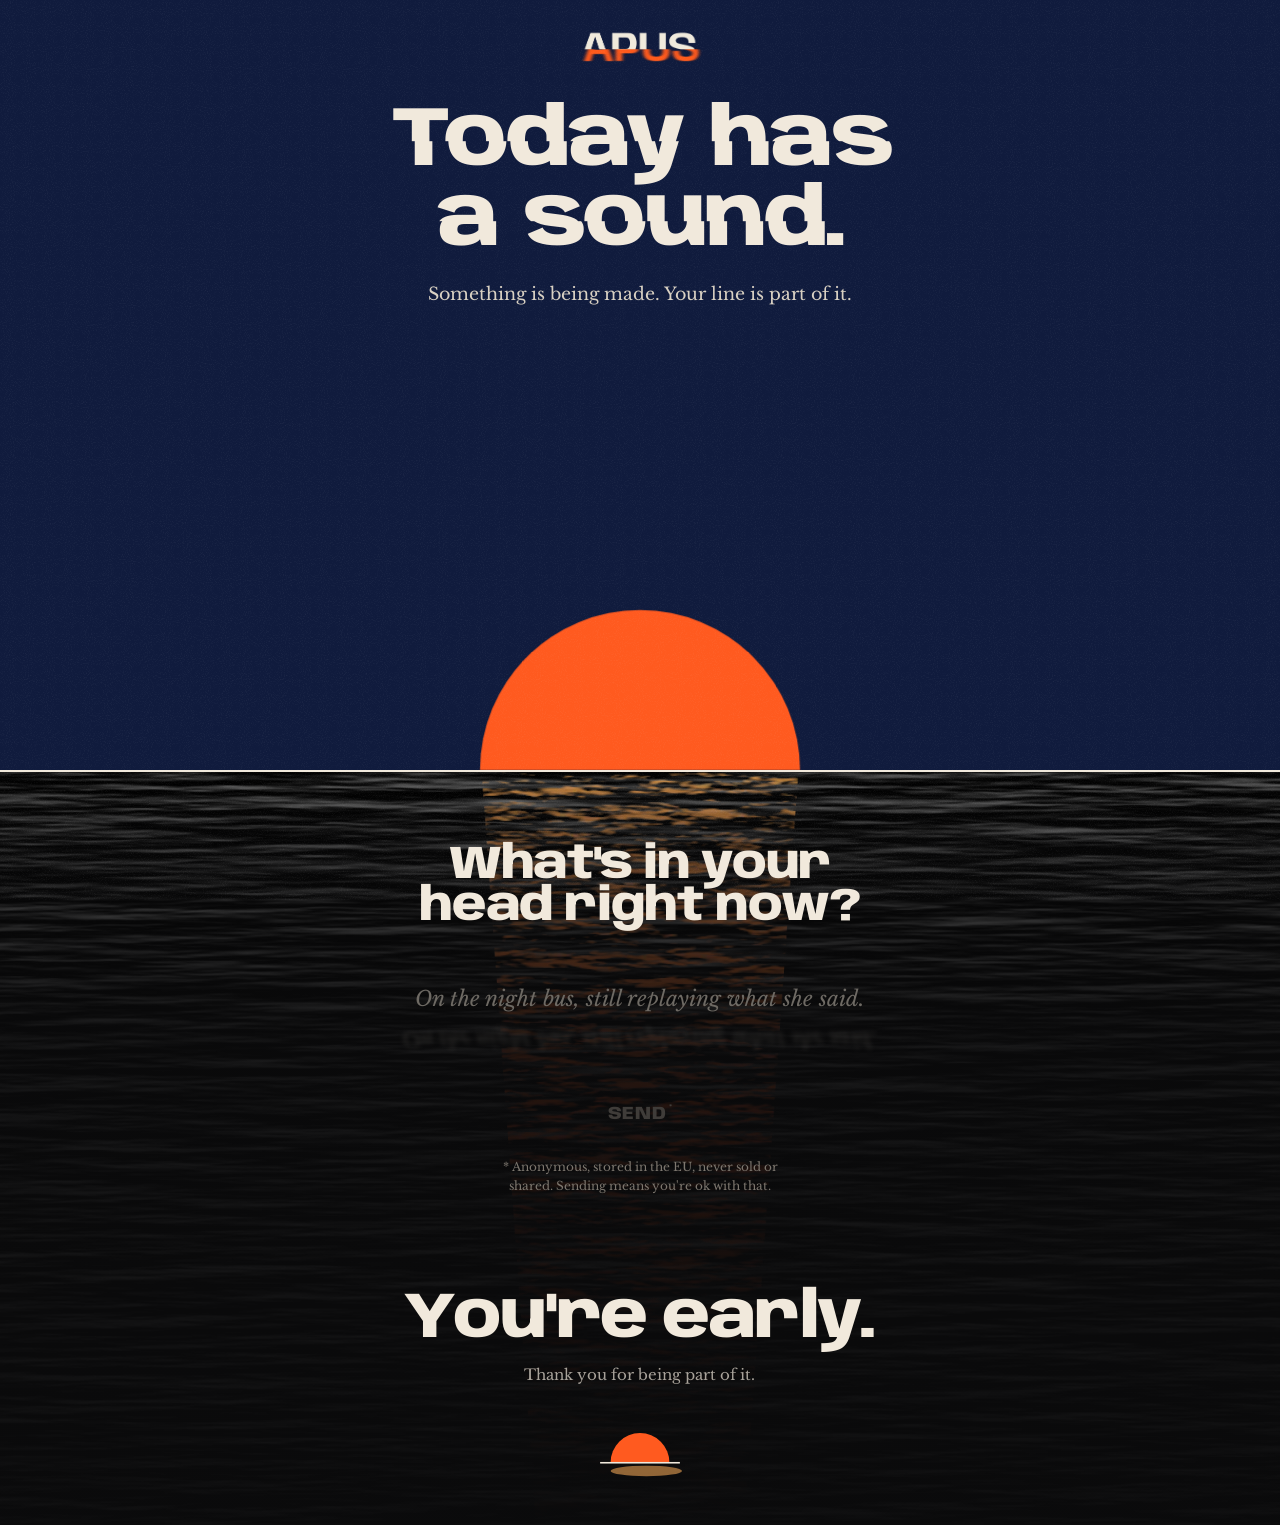
==== index.html @ 0b1c55bc "New type: APUS Display titles, Libre Baskerville text, italic for what people write; no line under t" ====
<!doctype html>
<html lang="en">
<head>
<meta charset="utf-8">
<meta name="viewport" content="width=device-width, initial-scale=1, viewport-fit=cover">
<title>APUS</title>
<meta name="description" content="Today has a sound. Something is being made.">
<meta name="theme-color" content="#101B3D">
<meta property="og:title" content="APUS">
<meta property="og:description" content="Today has a sound. Something is being made.">
<link rel="icon" href="data:image/svg+xml,%3Csvg xmlns='http://www.w3.org/2000/svg' viewBox='0 0 100 100'%3E%3Crect width='100' height='100' rx='23' fill='%230B0B0C'/%3E%3Cpath d='M22 58 A28 28 0 0 1 78 58 Z' fill='%23FF5A1F'/%3E%3Cellipse cx='56' cy='66' rx='34' ry='5' fill='%23FFB15C' opacity='0.55'/%3E%3Crect x='12' y='57.5' width='76' height='1.5' fill='%23F1E9DC'/%3E%3C/svg%3E">
<link rel="preconnect" href="https://fonts.googleapis.com">
<link rel="preconnect" href="https://fonts.gstatic.com" crossorigin>
<link rel="preload" href="fonts/apus-display-shift.woff2" as="font" type="font/woff2" crossorigin>
<link rel="preload" href="fonts/apus-display.woff2" as="font" type="font/woff2" crossorigin>
<link rel="stylesheet" href="https://fonts.googleapis.com/css2?family=Libre+Baskerville:ital,wght@0,400;1,400&display=swap">
<style>
/* APUS Display: modified from Anybody (SIL OFL 1.1), see fonts/OFL.txt */
@font-face { font-family: "APUS Display Shift"; src: url(fonts/apus-display-shift.woff2) format("woff2"); font-weight: 800; font-display: swap; }
@font-face { font-family: "APUS Display"; src: url(fonts/apus-display.woff2) format("woff2"); font-weight: 800; font-display: swap; }
:root {
  --ink: #0B0B0C;
  --dusk: #101B3D;
  --ember: #FF5A1F;
  --glow: #FFB15C;
  --cream: #F1E9DC;
  --muted: #A8A29A;
  --line: #2A2A2E;
  --sun: clamp(180px, 46vw, 320px);
}
* { box-sizing: border-box; }
html, body { margin: 0; background: var(--ink); color: var(--cream); }
body {
  font-family: 'Libre Baskerville', Georgia, serif;
  -webkit-font-smoothing: antialiased;
  min-height: 100svh;
  overflow-x: hidden;
}
main { min-height: 100svh; display: flex; flex-direction: column; position: relative; }

/* Sky: still */
.sky {
  background: var(--dusk);
  position: relative; overflow: hidden;
  min-height: calc(100svh - 130px);
  padding: max(28px, env(safe-area-inset-top)) 22px 0;
  display: flex; flex-direction: column; align-items: center;
  text-align: center;
}
.wordmark { width: 132px; height: auto; display: block; position: relative; z-index: 2; animation: soft 1.4s ease .1s both; }
.copy { position: relative; z-index: 2; max-width: 560px; margin: 28px auto 26px; will-change: transform, opacity; }
h1 {
  font-family: 'APUS Display Shift', 'APUS Display', sans-serif;
  font-weight: 800;
  font-size: clamp(40px, 11.4vw, 84px);
  letter-spacing: -0.03em; line-height: 0.95;
  margin: 0;
  text-wrap: balance;
}
.lede {
  font-size: clamp(15px, 3.9vw, 17.5px); line-height: 1.6;
  color: #D9D1C3; margin: 18px auto 0; max-width: 440px;
  text-wrap: pretty;
}
.solar { position: relative; width: var(--sun); height: calc(var(--sun) / 2); margin-top: auto; flex: none; }
.solar svg { position: absolute; left: 50%; bottom: 0; width: calc(var(--sun) * 3); height: calc(var(--sun) * 1.5); transform: translateX(-50%); overflow: visible; }
.disc { fill: var(--ember); transform-box: view-box; }
.ring { fill: var(--ember); fill-opacity: 0; transform-box: view-box; }
.ray { stroke: var(--ember); stroke-width: 1.6; stroke-linecap: butt; stroke-dasharray: 1 1; stroke-dashoffset: 1; }
.sun-g { animation: rise 2s cubic-bezier(.16,.84,.24,1) .15s both; }
@keyframes rise { from { transform: translateY(104px); } }

.horizon { height: 2px; background: var(--cream); width: 100%; }

/* Water: moving */
.water {
  position: relative; flex: 1 0 auto;
  overflow: hidden;
  padding: 64px 16px max(40px, env(safe-area-inset-bottom));
  display: flex; flex-direction: column; justify-content: flex-start; align-items: center;
}
.waves, .reflection, .shade { position: absolute; pointer-events: none; }
.waves { left: -40px; top: 0; width: calc(100% + 80px); height: 100%; background: #0B0B0C url(waves.jpg) center top / cover no-repeat; animation: drift 11s ease-in-out infinite alternate; will-change: transform; }
.reflection { left: 50%; top: 0; width: var(--sun); height: 100%; transform: translateX(-50%); }
.reflection img { position: absolute; inset: 0; width: 100%; height: 100%; display: block; }
.reflection .r2 { animation: shimmer 2.8s ease-in-out infinite alternate; }
.shade { inset: 0; background: linear-gradient(to bottom, rgba(11,11,12,0) 0, rgba(11,11,12,.5) 90px, rgba(11,11,12,.86) 260px, rgba(11,11,12,.95) 100%); }
@keyframes drift { from { transform: translateX(-24px); } to { transform: translateX(24px); } }
@keyframes shimmer { from { opacity: 0; } to { opacity: 1; } }
@media (prefers-reduced-motion: reduce) { .waves, .reflection .r2 { animation: none; } }

/* The card */
.card {
  position: relative; width: 100%; max-width: 520px;
  padding: 8px 6px 0;
  text-align: center;
}
.q {
  font-family: 'APUS Display', sans-serif; font-weight: 800;
  font-size: clamp(34px, 10vw, 46px); letter-spacing: -0.03em; line-height: .92; margin: 0; display: block;
  text-align: center; text-wrap: balance;
}
.field { margin-top: 56px; }
textarea {
  display: block; width: 100%; background: transparent; color: var(--cream);
  border: 0; border-radius: 0; outline: none; -webkit-appearance: none; appearance: none;
  font-family: 'Libre Baskerville', Georgia, serif; font-style: italic; font-size: 21px; line-height: 1.4; text-align: center;
  resize: none; overflow: hidden; padding: 0 0 4px; caret-color: var(--cream);
}
textarea::placeholder { color: #6E6A64; }
.mirror {
  margin-top: 6px; min-height: 29px; text-align: center; white-space: pre-wrap; overflow-wrap: break-word;
  font-family: 'Libre Baskerville', Georgia, serif; font-style: italic; font-size: 21px; line-height: 1.4; color: var(--cream);
  opacity: .26; transform: scale(1.06, -1); filter: blur(2.5px); pointer-events: none; user-select: none;
}
.mirror.ph { color: #6E6A64; opacity: .32; }
.count { display: block; min-height: 18px; margin-top: 18px; text-align: center; font-size: 13px; color: var(--muted); font-variant-numeric: tabular-nums; }
.count.full { color: var(--cream); }
.form > .act { display: block; margin: 8px auto 0; }
.act {
  background: none; border: 0; padding: 8px 0; margin: 0; cursor: pointer;
  font-family: 'APUS Display', sans-serif; font-weight: 800;
  font-size: 18px; letter-spacing: .04em; text-transform: uppercase; color: var(--cream);
  transition: color .3s;
}
.act:disabled { color: #3F3C39; cursor: default; }
.act:not(:disabled):hover { text-decoration: underline; text-underline-offset: 6px; text-decoration-thickness: 2px; }
.act:focus-visible { outline: 1px solid var(--cream); outline-offset: 4px; }
.act sup { font-size: .55em; margin-left: 2px; vertical-align: super; line-height: 0; }
.note { margin: 26px auto 0; max-width: 300px; text-align: center; font-size: 12px; line-height: 1.6; color: #7D776F; }
.err { margin: 14px 0 0; font-size: 15px; color: var(--cream); min-height: 0; }
.ok { display: flex; gap: 12px; align-items: flex-start; margin-top: 20px; font-size: 14px; line-height: 1.4; color: var(--muted); cursor: pointer; }
.ok input { -webkit-appearance: none; appearance: none; flex: none; width: 18px; height: 18px; margin: 1px 0 0; border: 1px solid var(--muted); border-radius: 0; background: transparent; display: grid; place-items: center; cursor: pointer; }
.ok input:checked { background: var(--cream); border-color: var(--cream); }
.ok input:checked::after { content: ""; width: 8px; height: 4px; border-left: 2px solid var(--ink); border-bottom: 2px solid var(--ink); transform: translateY(-1px) rotate(-45deg); }
.ok input:focus-visible { outline: 1px solid var(--cream); outline-offset: 3px; }
.hp { position: absolute; left: -9999px; width: 1px; height: 1px; opacity: 0; }

.done { display: none; }
body.sent .form { display: none; }
body.sent .done { display: block; }
.done h2 {
  font-family: 'APUS Display', sans-serif; font-weight: 800;
  font-size: 44px; letter-spacing: -0.03em; line-height: .95; margin: 0;
}
.done p { font-size: 16px; line-height: 1.6; color: #D9D1C3; margin: 14px 0 0; }
.done blockquote {
  margin: 20px 0 0; padding: 14px 0 0; border-top: 1px solid var(--line);
  font-size: 18px; line-height: 1.5; font-style: italic; color: var(--cream);
}
.done .row { justify-content: center; }

/* Intro */
h1 .w { display: inline-block; overflow: hidden; vertical-align: top; padding: 0 .02em .1em; margin-bottom: -.1em; }
h1 .w > span { display: inline-block; animation: up 1.15s cubic-bezier(.16,.84,.24,1) both; animation-delay: calc(.45s + var(--i) * .09s); }
@keyframes up { from { transform: translateY(108%); } }
@keyframes soft { from { opacity: 0; transform: translateY(8px); } }
.lede { animation: soft 1.3s ease 1.05s both; }
.horizon { transform-origin: 50% 50%; animation: draw 1.6s cubic-bezier(.65,0,.35,1) .05s both; }
@keyframes draw { from { transform: scaleX(0); } }
.water > .waves { animation: fadein 2s ease .4s both, drift 11s ease-in-out 2.4s infinite alternate; }
@keyframes fadein { from { opacity: 0; } }
.card { opacity: 0; transform: translateY(36px); transition: opacity 1.1s ease, transform 1.2s cubic-bezier(.16,.84,.24,1); transition-delay: .9s; }
.card.in { opacity: 1; transform: none; }
@media (prefers-reduced-motion: reduce) {
  h1 .w > span, .lede, .wordmark, .horizon, .sun-g, .water > .waves { animation: none; }
  .card { opacity: 1; transform: none; transition: none; }
}

.thanks, .mark { position: relative; }
.thanks {
  margin: 96px 0 0; text-align: center; max-width: 520px;
  opacity: 0; transform: translateY(24px); transition: opacity 1.2s ease, transform 1.3s cubic-bezier(.16,.84,.24,1);
}
.thanks h3 { margin: 0; font-family: 'APUS Display', sans-serif; font-weight: 800; font-size: clamp(40px, 11vw, 64px); letter-spacing: -0.03em; line-height: .9; color: var(--cream); }
.thanks p { margin: 14px 0 0; font-size: 15px; line-height: 1.6; color: var(--muted); }
.mark { width: 84px; height: auto; display: block; margin: 44px 0 8px; opacity: 0; transform: translateY(16px); transition: opacity 1.2s ease .2s, transform 1.3s cubic-bezier(.16,.84,.24,1) .2s; }
.thanks.in, .mark.in { opacity: 1; transform: none; }
@media (prefers-reduced-motion: reduce) { .thanks, .mark { opacity: 1; transform: none; transition: none; } }
.grain { position: fixed; inset: 0; pointer-events: none; z-index: 5; background: url(grain.webp) repeat; background-size: 256px 256px; opacity: .14; }

@media (min-width: 900px) {
  .copy { margin-top: 36px; }
  .water { padding-top: 64px; }
}
</style>
</head>
<body>
<main>
  <section class="sky">
    <img class="wordmark" src="wordmark.webp" alt="APUS" width="132" height="38">
    <div class="copy">
      <h1 aria-label="Today has a sound."><span class="w" aria-hidden="true"><span style="--i:0">Today</span></span> <span class="w" aria-hidden="true"><span style="--i:1">has</span></span> <span class="w" aria-hidden="true"><span style="--i:2">a</span></span> <span class="w" aria-hidden="true"><span style="--i:3">sound.</span></span></h1>
      <p class="lede">Something is being made. Your line is part of it.</p>
    </div>
<div class="solar" aria-hidden="true">
      <svg viewBox="-300 -150 600 150" preserveAspectRatio="xMidYMax meet">
        <g class="sun-g">
          <g class="aura"><circle class="ring" r="270" data-o="0.05"/><circle class="ring" r="214" data-o="0.08"/><circle class="ring" r="168" data-o="0.12"/><circle class="ring" r="132" data-o="0.18"/></g>
          <g class="rays"><line class="ray" x1="-112.0" y1="-30.0" x2="-214.4" y2="-57.5" pathLength="1"/><line class="ray" x1="-100.5" y1="-58.0" x2="-154.2" y2="-89.0" pathLength="1"/><line class="ray" x1="-82.0" y1="-82.0" x2="-157.0" y2="-157.0" pathLength="1"/><line class="ray" x1="-58.0" y1="-100.5" x2="-89.0" y2="-154.2" pathLength="1"/><line class="ray" x1="-30.0" y1="-112.0" x2="-57.5" y2="-214.4" pathLength="1"/><line class="ray" x1="-0.0" y1="-116.0" x2="-0.0" y2="-178.0" pathLength="1"/><line class="ray" x1="30.0" y1="-112.0" x2="57.5" y2="-214.4" pathLength="1"/><line class="ray" x1="58.0" y1="-100.5" x2="89.0" y2="-154.2" pathLength="1"/><line class="ray" x1="82.0" y1="-82.0" x2="157.0" y2="-157.0" pathLength="1"/><line class="ray" x1="100.5" y1="-58.0" x2="154.2" y2="-89.0" pathLength="1"/><line class="ray" x1="112.0" y1="-30.0" x2="214.4" y2="-57.5" pathLength="1"/></g>
          <path class="disc" d="M-100 0 A100 100 0 0 1 100 0 Z"/>
        </g>
      </svg>
    </div>
  </section>
  <div class="horizon" aria-hidden="true"></div>
  <section class="water">
    <div class="waves" aria-hidden="true"></div>
    <div class="reflection" aria-hidden="true"><img src="reflection-11.webp" alt=""><img class="r2" src="reflection-23.webp" alt=""></div>
    <div class="shade" aria-hidden="true"></div>

    <div class="card">
      <form class="form" id="f" novalidate>
        <label class="q" for="line">What's in your head right now?</label>
        <div class="field">
          <textarea id="line" name="line" maxlength="160" rows="1" placeholder="On the night bus, still replaying what she said." autocomplete="off" required></textarea>
        </div>
        <div class="mirror" id="mirror" aria-hidden="true"></div>
        <input class="hp" type="text" id="website" name="website" tabindex="-1" autocomplete="off" aria-hidden="true">
        <span class="count" id="count" aria-live="polite"></span>
        <button class="act" type="submit" id="send" disabled>Send<sup>*</sup></button>
        <p class="err" id="err" role="alert"></p>
        <p class="note">* Anonymous, stored in the EU, never sold or shared. Sending means you're ok with that.</p>
      </form>
      <div class="done" aria-live="polite">
        <h2 id="doneTitle">Heard.</h2>
        <p id="doneText">Come back tomorrow. It will sound different.</p>
        <blockquote id="echo"></blockquote>
        <div class="row"><span></span><button class="act" type="button" id="again">Write another</button></div>
      </div>
    </div>
    <div class="thanks"><h3>You're early.</h3><p>Thank you for being part of it.</p></div>
    <svg class="mark" role="img" aria-label="APUS" viewBox="10 28 80 44"><path d="M22 58 A28 28 0 0 1 78 58 Z" fill="#FF5A1F"/><ellipse cx="56" cy="66" rx="34" ry="5" fill="#FFB15C" opacity="0.55"/><rect x="12" y="57.5" width="76" height="1.5" fill="#F1E9DC"/></svg>
  </section>
</main>
<div class="grain" aria-hidden="true"></div>

<script>
/* ===== Fill these in from Supabase: Project Settings > API ===== */
const APUS_CONFIG = {
  supabaseUrl: "https://wyqpxtfsgqfpnlufkvcg.supabase.co",
  supabaseKey: "sb_publishable_4ZXzZizUU6g-vHd_vrpcwg_VLGoqjss", // publishable key, safe to be public (insert-only)
  table: "vibes",
  textColumn: "feeling",
  handleColumn: null,
  extra: { consent: true } // sending = consent, explained in the * note under SEND
};
const DAILY_LIMIT = 5;
/* ================================================================ */

const $ = (id) => document.getElementById(id);
const line = $('line'), send = $('send'), err = $('err');

function update() {
  const n = line.value.length;
  $('count').textContent = n >= 120 ? n + '/160' : '';
  $('count').classList.toggle('full', n >= 160);
  line.parentNode.classList.toggle('filled', n > 0);
  const m = $('mirror');
  m.textContent = n ? line.value : line.placeholder;
  m.classList.toggle('ph', !n);
  send.disabled = line.value.trim().length < 3;
  line.style.height = 'auto';
  line.style.height = line.scrollHeight + 'px';
  m.style.height = (line.scrollHeight - 12) + 'px';
}
line.addEventListener('input', update);

function todayKey() { return 'apus-sent-' + new Date().toISOString().slice(0, 10); }
function sentToday() { try { return parseInt(localStorage.getItem(todayKey()) || '0', 10); } catch (e) { return 0; } }
function markSent() { try { localStorage.setItem(todayKey(), String(sentToday() + 1)); } catch (e) {} }

async function insert(row) {
  const key = APUS_CONFIG.supabaseKey;
  const headers = { 'apikey': key, 'Content-Type': 'application/json', 'Prefer': 'return=minimal' };
  if (key.startsWith('eyJ')) headers['Authorization'] = 'Bearer ' + key;
  return fetch(APUS_CONFIG.supabaseUrl.replace(/\/$/, '') + '/rest/v1/' + encodeURIComponent(APUS_CONFIG.table), {
    method: 'POST', headers, body: JSON.stringify(row)
  });
}

async function save(text, at) {
  if (!APUS_CONFIG.supabaseUrl || !APUS_CONFIG.supabaseKey) {
    console.warn('APUS: Supabase not configured, running in preview mode.');
    await new Promise(r => setTimeout(r, 500));
    return true;
  }
  const row = Object.assign({ [APUS_CONFIG.textColumn]: text }, APUS_CONFIG.extra || {});
  if (APUS_CONFIG.handleColumn && at) row[APUS_CONFIG.handleColumn] = at;
  let res = await insert(row);
  if (!res.ok && APUS_CONFIG.handleColumn && at) {
    // If the handle column doesn't exist, keep the line and drop the @.
    const body = await res.text();
    if (/PGRST204|column/i.test(body)) {
      res = await insert(Object.assign({ [APUS_CONFIG.textColumn]: text }, APUS_CONFIG.extra || {}));
    }
  }
  if (!res.ok) { console.error('APUS insert failed', res.status, await res.text()); }
  return res.ok;
}

$('f').addEventListener('submit', async (e) => {
  e.preventDefault();
  err.textContent = '';
  const text = line.value.trim().slice(0, 160);
  if (text.length < 3) return;
  if ($('website').value) { finish(text, ''); return; }
  if (sentToday() >= DAILY_LIMIT) { err.textContent = "That's enough for today. Come back tomorrow."; return; }
  const at = '';
  send.disabled = true; send.textContent = 'Sending';
  let ok = false;
  try { ok = await save(text, at); } catch (x) { console.error(x); }
  send.innerHTML = 'Send<sup>*</sup>';
  if (!ok) { err.textContent = "That didn't go through. Try again."; send.disabled = false; return; }
  markSent();
  finish(text, at);
});

function finish(text, at) {
  $('echo').textContent = text;
  $('doneText').textContent = "Come back tomorrow. It will sound different.";
  document.body.classList.add('sent');
}

$('again').addEventListener('click', () => {
  line.value = ''; update();
  document.body.classList.remove('sent');
  line.focus();
});
update();

/* Scroll: the sun opens up */
(function () {
  const sky = document.querySelector('.sky');
  const copy = document.querySelector('.copy');
  const wm = document.querySelector('.wordmark');
  const rays = [...document.querySelectorAll('.ray')];
  const rings = [...document.querySelectorAll('.ring')];
  const disc = document.querySelector('.disc');
  const refl = document.querySelector('.reflection');
  const clamp = (v) => Math.max(0, Math.min(1, v));
  const ease = (v) => 1 - Math.pow(1 - v, 3);
  let ticking = false;
  function frame() {
    ticking = false;
    const max = Math.max(1, document.documentElement.scrollHeight - window.innerHeight);
    const span = Math.max(120, Math.min(max, sky.offsetHeight * 0.55));
    const p = clamp(window.scrollY / span);
    rays.forEach((r, i) => {
      const q = ease(clamp((p - i * 0.025) / 0.62));
      r.style.strokeDashoffset = String(1 - q);
      r.style.opacity = String(Math.min(1, q * 1.6));
    });
    rings.forEach((c, i) => {
      const q = ease(clamp((p - (rings.length - 1 - i) * 0.07) / 0.55));
      c.style.fillOpacity = String(parseFloat(c.dataset.o) * q);
      c.style.transform = 'scale(' + (0.86 + 0.14 * q) + ')';
    });
    disc.style.transform = 'scale(' + (1 + 0.035 * ease(p)) + ')';
    copy.style.transform = 'translateY(' + (-34 * ease(p)) + 'px)';
    copy.style.opacity = String(1 - 0.4 * ease(p));
    if (wm) wm.style.transform = copy.style.transform;
    if (refl) refl.style.opacity = String(0.75 + 0.25 * ease(p));
  }
  function onScroll() { if (!ticking) { ticking = true; requestAnimationFrame(frame); } }
  window.addEventListener('scroll', onScroll, { passive: true });
  window.addEventListener('resize', onScroll);
  window.addEventListener('resize', update);
  frame();

  const card = document.querySelector('.card');
  if ('IntersectionObserver' in window) {
    const io = new IntersectionObserver((es) => {
      es.forEach((e) => { if (e.isIntersecting) { card.classList.add('in'); io.disconnect(); setTimeout(() => { card.style.transitionDelay = '0s'; }, 2200); } });
    }, { threshold: 0.05 });
    io.observe(card);
    const io2 = new IntersectionObserver((es) => { es.forEach((e) => { if (e.isIntersecting) { e.target.classList.add('in'); io2.unobserve(e.target); } }); }, { threshold: 0.3 });
    document.querySelectorAll('.thanks, .mark').forEach((el) => io2.observe(el));
  } else { card.classList.add('in'); document.querySelectorAll('.thanks, .mark').forEach((el) => el.classList.add('in')); }
})();
</script>
</body>
</html>
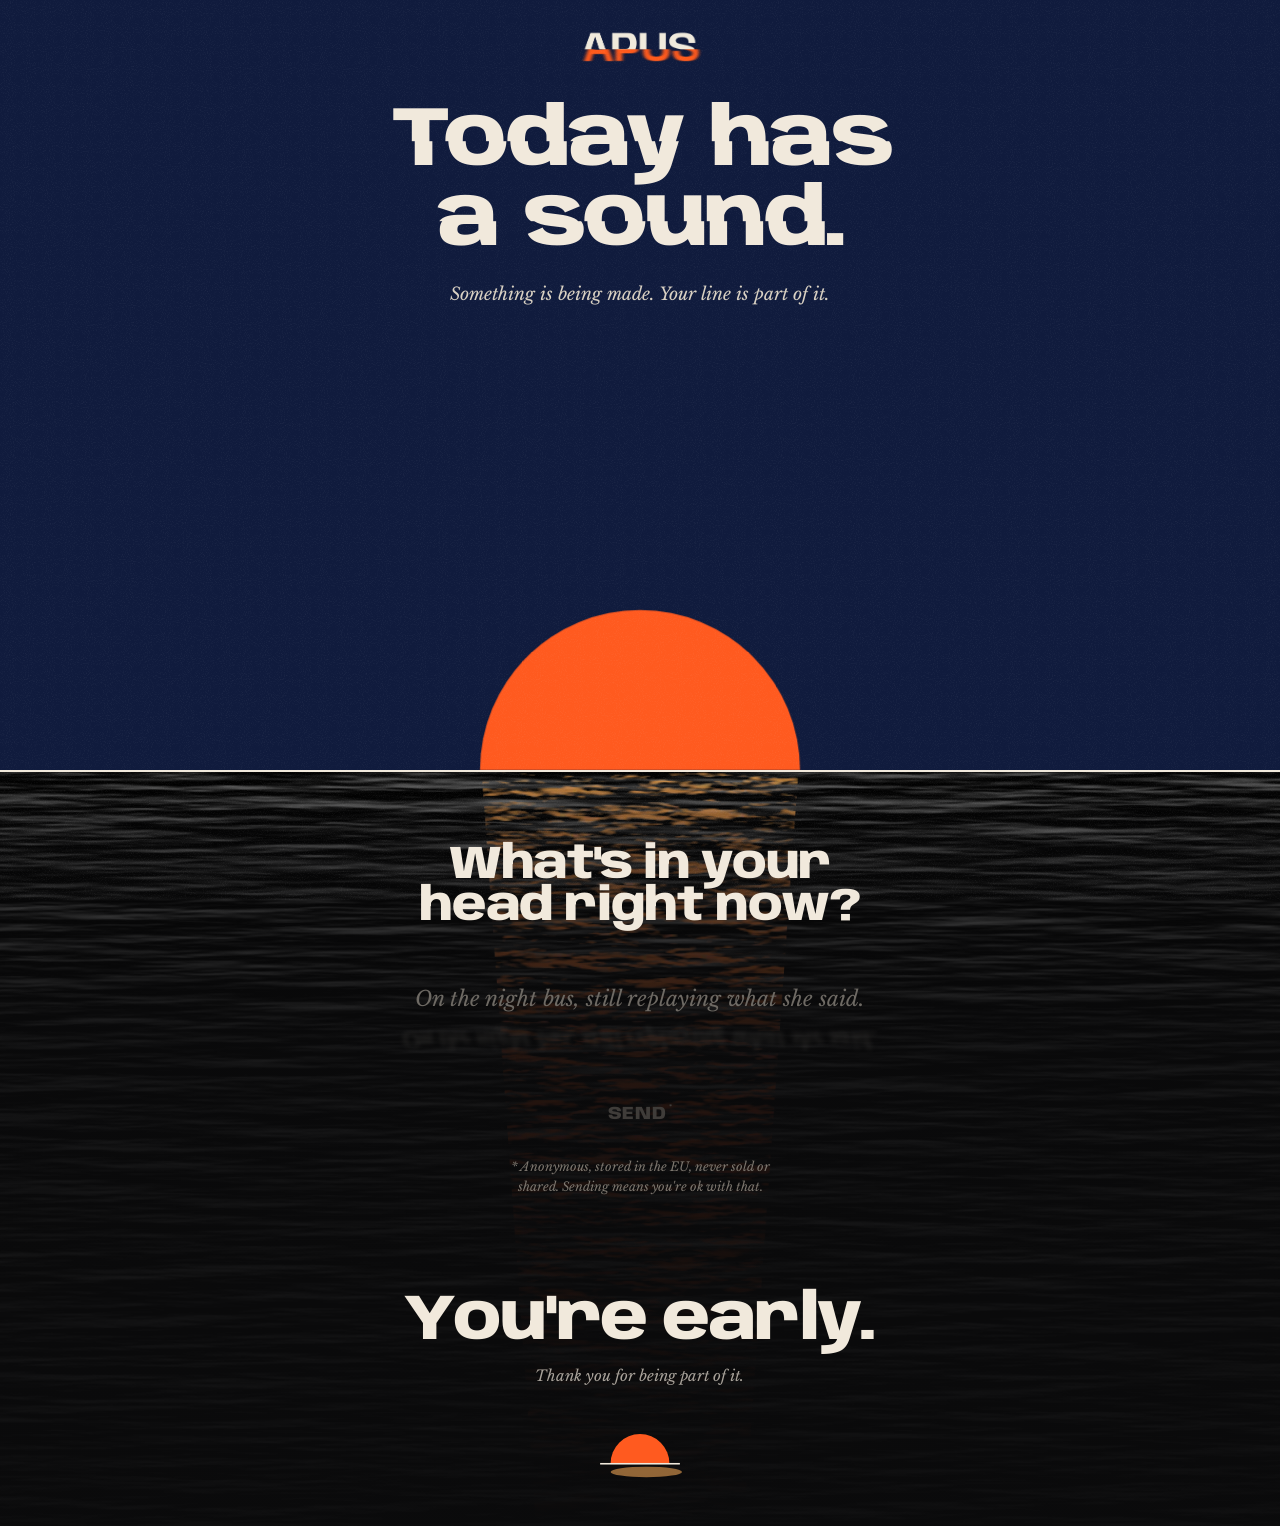
==== commit 875cfada: "All text in Libre Baskerville italic, display type stays upright Co-Authored-By: Claude Opus 5.5 <no" ====
--- a/index.html
+++ b/index.html
@@ -31,7 +31,7 @@
 * { box-sizing: border-box; }
 html, body { margin: 0; background: var(--ink); color: var(--cream); }
 body {
-  font-family: 'Libre Baskerville', Georgia, serif;
+  font-family: 'Libre Baskerville', Georgia, serif; font-style: italic;
   -webkit-font-smoothing: antialiased;
   min-height: 100svh;
   overflow-x: hidden;
@@ -51,7 +51,7 @@
 .copy { position: relative; z-index: 2; max-width: 560px; margin: 28px auto 26px; will-change: transform, opacity; }
 h1 {
   font-family: 'APUS Display Shift', 'APUS Display', sans-serif;
-  font-weight: 800;
+  font-weight: 800; font-style: normal;
   font-size: clamp(40px, 11.4vw, 84px);
   letter-spacing: -0.03em; line-height: 0.95;
   margin: 0;
@@ -96,7 +96,7 @@
   text-align: center;
 }
 .q {
-  font-family: 'APUS Display', sans-serif; font-weight: 800;
+  font-family: 'APUS Display', sans-serif; font-weight: 800; font-style: normal;
   font-size: clamp(34px, 10vw, 46px); letter-spacing: -0.03em; line-height: .92; margin: 0; display: block;
   text-align: center; text-wrap: balance;
 }
@@ -119,7 +119,7 @@
 .form > .act { display: block; margin: 8px auto 0; }
 .act {
   background: none; border: 0; padding: 8px 0; margin: 0; cursor: pointer;
-  font-family: 'APUS Display', sans-serif; font-weight: 800;
+  font-family: 'APUS Display', sans-serif; font-weight: 800; font-style: normal;
   font-size: 18px; letter-spacing: .04em; text-transform: uppercase; color: var(--cream);
   transition: color .3s;
 }
@@ -127,7 +127,7 @@
 .act:not(:disabled):hover { text-decoration: underline; text-underline-offset: 6px; text-decoration-thickness: 2px; }
 .act:focus-visible { outline: 1px solid var(--cream); outline-offset: 4px; }
 .act sup { font-size: .55em; margin-left: 2px; vertical-align: super; line-height: 0; }
-.note { margin: 26px auto 0; max-width: 300px; text-align: center; font-size: 12px; line-height: 1.6; color: #7D776F; }
+.note { margin: 26px auto 0; max-width: 300px; text-align: center; font-size: 12.5px; line-height: 1.6; color: #7D776F; }
 .err { margin: 14px 0 0; font-size: 15px; color: var(--cream); min-height: 0; }
 .ok { display: flex; gap: 12px; align-items: flex-start; margin-top: 20px; font-size: 14px; line-height: 1.4; color: var(--muted); cursor: pointer; }
 .ok input { -webkit-appearance: none; appearance: none; flex: none; width: 18px; height: 18px; margin: 1px 0 0; border: 1px solid var(--muted); border-radius: 0; background: transparent; display: grid; place-items: center; cursor: pointer; }
@@ -140,7 +140,7 @@
 body.sent .form { display: none; }
 body.sent .done { display: block; }
 .done h2 {
-  font-family: 'APUS Display', sans-serif; font-weight: 800;
+  font-family: 'APUS Display', sans-serif; font-weight: 800; font-style: normal;
   font-size: 44px; letter-spacing: -0.03em; line-height: .95; margin: 0;
 }
 .done p { font-size: 16px; line-height: 1.6; color: #D9D1C3; margin: 14px 0 0; }
@@ -172,7 +172,7 @@
   margin: 96px 0 0; text-align: center; max-width: 520px;
   opacity: 0; transform: translateY(24px); transition: opacity 1.2s ease, transform 1.3s cubic-bezier(.16,.84,.24,1);
 }
-.thanks h3 { margin: 0; font-family: 'APUS Display', sans-serif; font-weight: 800; font-size: clamp(40px, 11vw, 64px); letter-spacing: -0.03em; line-height: .9; color: var(--cream); }
+.thanks h3 { margin: 0; font-family: 'APUS Display', sans-serif; font-weight: 800; font-style: normal; font-size: clamp(40px, 11vw, 64px); letter-spacing: -0.03em; line-height: .9; color: var(--cream); }
 .thanks p { margin: 14px 0 0; font-size: 15px; line-height: 1.6; color: var(--muted); }
 .mark { width: 84px; height: auto; display: block; margin: 44px 0 8px; opacity: 0; transform: translateY(16px); transition: opacity 1.2s ease .2s, transform 1.3s cubic-bezier(.16,.84,.24,1) .2s; }
 .thanks.in, .mark.in { opacity: 1; transform: none; }
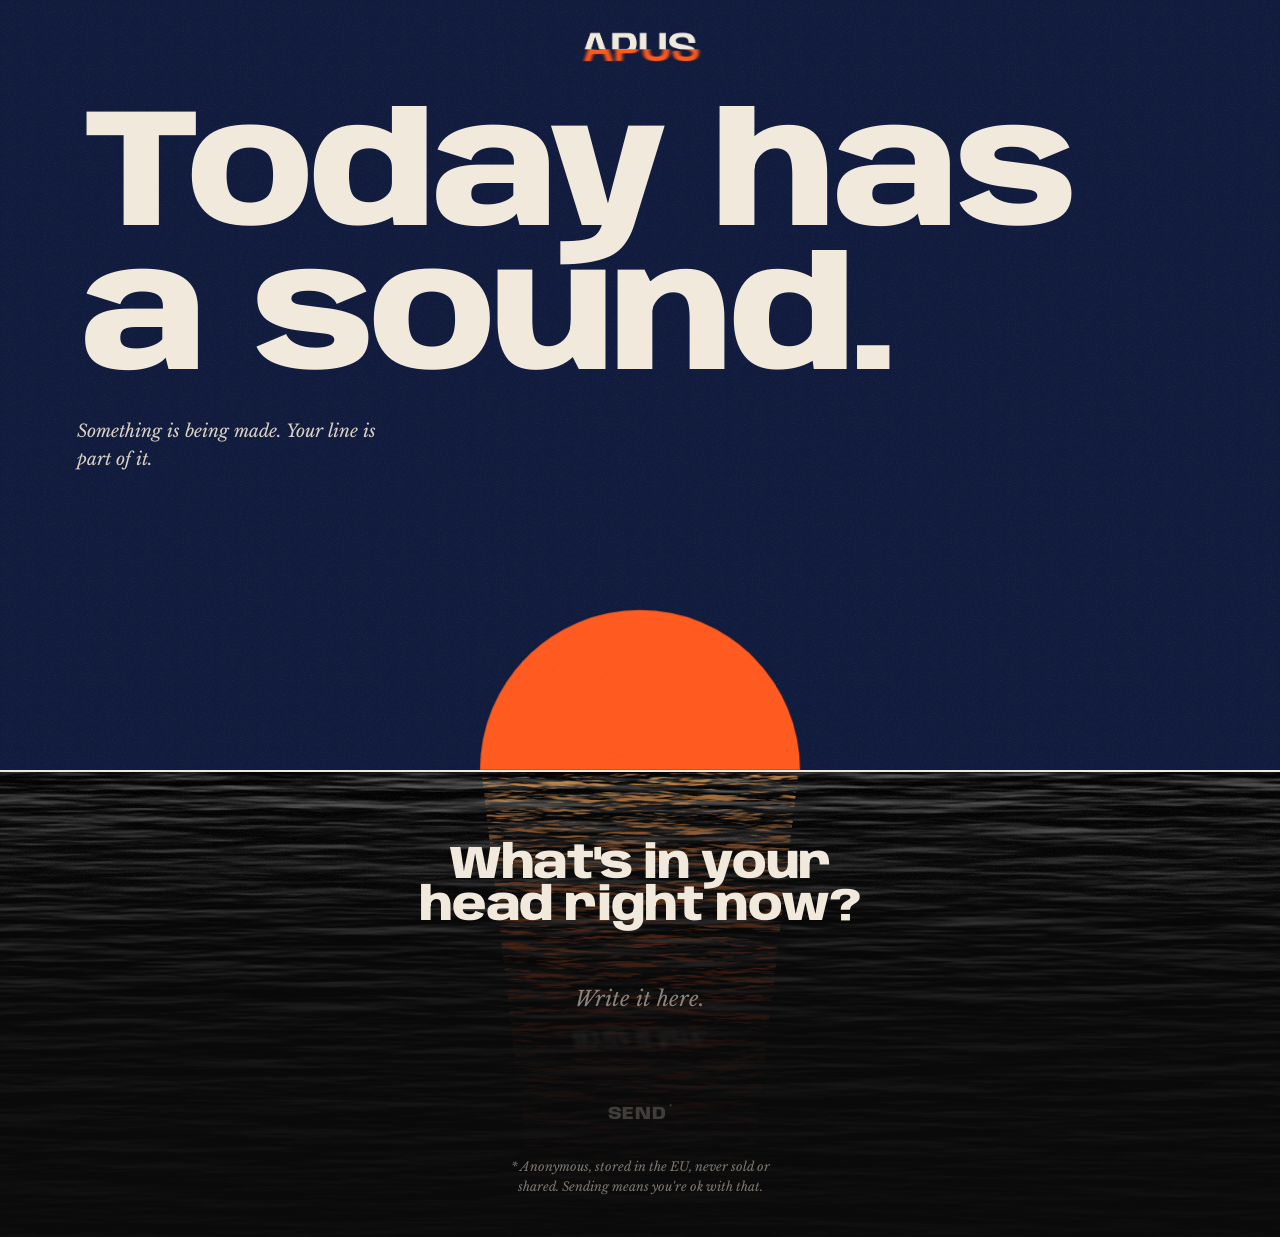
==== commit 2800ac59: "Big left title without the cut, logo centered, closer sun on phones, instruction placeholder, thank-" ====
--- a/index.html
+++ b/index.html
@@ -11,12 +11,10 @@
 <link rel="icon" href="data:image/svg+xml,%3Csvg xmlns='http://www.w3.org/2000/svg' viewBox='0 0 100 100'%3E%3Crect width='100' height='100' rx='23' fill='%230B0B0C'/%3E%3Cpath d='M22 58 A28 28 0 0 1 78 58 Z' fill='%23FF5A1F'/%3E%3Cellipse cx='56' cy='66' rx='34' ry='5' fill='%23FFB15C' opacity='0.55'/%3E%3Crect x='12' y='57.5' width='76' height='1.5' fill='%23F1E9DC'/%3E%3C/svg%3E">
 <link rel="preconnect" href="https://fonts.googleapis.com">
 <link rel="preconnect" href="https://fonts.gstatic.com" crossorigin>
-<link rel="preload" href="fonts/apus-display-shift.woff2" as="font" type="font/woff2" crossorigin>
 <link rel="preload" href="fonts/apus-display.woff2" as="font" type="font/woff2" crossorigin>
 <link rel="stylesheet" href="https://fonts.googleapis.com/css2?family=Libre+Baskerville:ital,wght@0,400;1,400&display=swap">
 <style>
 /* APUS Display: modified from Anybody (SIL OFL 1.1), see fonts/OFL.txt */
-@font-face { font-family: "APUS Display Shift"; src: url(fonts/apus-display-shift.woff2) format("woff2"); font-weight: 800; font-display: swap; }
 @font-face { font-family: "APUS Display"; src: url(fonts/apus-display.woff2) format("woff2"); font-weight: 800; font-display: swap; }
 :root {
   --ink: #0B0B0C;
@@ -48,21 +46,21 @@
   text-align: center;
 }
 .wordmark { width: 132px; height: auto; display: block; position: relative; z-index: 2; animation: soft 1.4s ease .1s both; }
-.copy { position: relative; z-index: 2; max-width: 560px; margin: 28px auto 26px; will-change: transform, opacity; }
+.copy { position: relative; z-index: 2; align-self: stretch; text-align: left; margin: 30px 0 0; will-change: transform, opacity; }
 h1 {
-  font-family: 'APUS Display Shift', 'APUS Display', sans-serif;
+  font-family: 'APUS Display', sans-serif;
   font-weight: 800; font-style: normal;
-  font-size: clamp(40px, 11.4vw, 84px);
-  letter-spacing: -0.03em; line-height: 0.95;
+  font-size: clamp(64px, 19.5vw, 168px);
+  letter-spacing: -0.035em; line-height: 0.86;
   margin: 0;
-  text-wrap: balance;
 }
 .lede {
   font-size: clamp(15px, 3.9vw, 17.5px); line-height: 1.6;
-  color: #D9D1C3; margin: 18px auto 0; max-width: 440px;
+  color: #D9D1C3; margin: 22px 0 0; max-width: 300px;
   text-wrap: pretty;
 }
-.solar { position: relative; width: var(--sun); height: calc(var(--sun) / 2); margin-top: auto; flex: none; }
+.solar { position: relative; width: var(--sun); height: calc(var(--sun) / 2); margin-top: auto; padding-top: 0; flex: none; }
+@media (max-width: 899px) { .sky { min-height: 0; } .solar { margin-top: 64px; } }
 .solar svg { position: absolute; left: 50%; bottom: 0; width: calc(var(--sun) * 3); height: calc(var(--sun) * 1.5); transform: translateX(-50%); overflow: visible; }
 .disc { fill: var(--ember); transform-box: view-box; }
 .ring { fill: var(--ember); fill-opacity: 0; transform-box: view-box; }
@@ -107,7 +105,7 @@
   font-family: 'Libre Baskerville', Georgia, serif; font-style: italic; font-size: 21px; line-height: 1.4; text-align: center;
   resize: none; overflow: hidden; padding: 0 0 4px; caret-color: var(--cream);
 }
-textarea::placeholder { color: #6E6A64; }
+textarea::placeholder { color: #8A847B; }
 .mirror {
   margin-top: 6px; min-height: 29px; text-align: center; white-space: pre-wrap; overflow-wrap: break-word;
   font-family: 'Libre Baskerville', Georgia, serif; font-style: italic; font-size: 21px; line-height: 1.4; color: var(--cream);
@@ -135,20 +133,6 @@
 .ok input:checked::after { content: ""; width: 8px; height: 4px; border-left: 2px solid var(--ink); border-bottom: 2px solid var(--ink); transform: translateY(-1px) rotate(-45deg); }
 .ok input:focus-visible { outline: 1px solid var(--cream); outline-offset: 3px; }
 .hp { position: absolute; left: -9999px; width: 1px; height: 1px; opacity: 0; }
-
-.done { display: none; }
-body.sent .form { display: none; }
-body.sent .done { display: block; }
-.done h2 {
-  font-family: 'APUS Display', sans-serif; font-weight: 800; font-style: normal;
-  font-size: 44px; letter-spacing: -0.03em; line-height: .95; margin: 0;
-}
-.done p { font-size: 16px; line-height: 1.6; color: #D9D1C3; margin: 14px 0 0; }
-.done blockquote {
-  margin: 20px 0 0; padding: 14px 0 0; border-top: 1px solid var(--line);
-  font-size: 18px; line-height: 1.5; font-style: italic; color: var(--cream);
-}
-.done .row { justify-content: center; }
 
 /* Intro */
 h1 .w { display: inline-block; overflow: hidden; vertical-align: top; padding: 0 .02em .1em; margin-bottom: -.1em; }
@@ -167,20 +151,24 @@
   .card { opacity: 1; transform: none; transition: none; }
 }
 
-.thanks, .mark { position: relative; }
-.thanks {
-  margin: 96px 0 0; text-align: center; max-width: 520px;
-  opacity: 0; transform: translateY(24px); transition: opacity 1.2s ease, transform 1.3s cubic-bezier(.16,.84,.24,1);
-}
-.thanks h3 { margin: 0; font-family: 'APUS Display', sans-serif; font-weight: 800; font-style: normal; font-size: clamp(40px, 11vw, 64px); letter-spacing: -0.03em; line-height: .9; color: var(--cream); }
-.thanks p { margin: 14px 0 0; font-size: 15px; line-height: 1.6; color: var(--muted); }
-.mark { width: 84px; height: auto; display: block; margin: 44px 0 8px; opacity: 0; transform: translateY(16px); transition: opacity 1.2s ease .2s, transform 1.3s cubic-bezier(.16,.84,.24,1) .2s; }
-.thanks.in, .mark.in { opacity: 1; transform: none; }
-@media (prefers-reduced-motion: reduce) { .thanks, .mark { opacity: 1; transform: none; transition: none; } }
+/* After sending: its own page */
+.after { position: fixed; inset: 0; z-index: 4; background: var(--ink); display: flex; flex-direction: column; justify-content: space-between; padding: max(56px, env(safe-area-inset-top)) 22px max(36px, env(safe-area-inset-bottom)); overflow-y: auto; opacity: 0; transition: opacity .9s ease; }
+.after[hidden] { display: none; }
+.after.in { opacity: 1; }
+.after-in { margin-top: 18vh; max-width: 900px; }
+.after h2 { margin: 0; font-family: 'APUS Display', sans-serif; font-weight: 800; font-style: normal; font-size: clamp(56px, 16vw, 140px); letter-spacing: -0.035em; line-height: .86; color: var(--cream); }
+.after p { margin: 20px 0 0; font-size: 17px; line-height: 1.55; color: #D9D1C3; max-width: 300px; }
+.after blockquote { margin: 40px 0 0; font-size: 15px; line-height: 1.55; color: var(--muted); max-width: 320px; }
+.after blockquote::before { content: "\201C"; } .after blockquote::after { content: "\201D"; }
+.after .act { margin-top: 28px; }
+.mark { width: 72px; height: auto; display: block; align-self: center; margin-top: 48px; }
+body.sent { overflow: hidden; }
+@media (min-width: 900px) { .after { padding-left: 6vw; padding-right: 6vw; } }
 .grain { position: fixed; inset: 0; pointer-events: none; z-index: 5; background: url(grain.webp) repeat; background-size: 256px 256px; opacity: .14; }
 
 @media (min-width: 900px) {
-  .copy { margin-top: 36px; }
+  .sky { padding-left: 6vw; padding-right: 6vw; }
+  .copy { margin-top: 40px; }
   .water { padding-top: 64px; }
 }
 </style>
@@ -213,7 +201,7 @@
       <form class="form" id="f" novalidate>
         <label class="q" for="line">What's in your head right now?</label>
         <div class="field">
-          <textarea id="line" name="line" maxlength="160" rows="1" placeholder="On the night bus, still replaying what she said." autocomplete="off" required></textarea>
+          <textarea id="line" name="line" maxlength="160" rows="1" placeholder="Write it here." autocomplete="off" required></textarea>
         </div>
         <div class="mirror" id="mirror" aria-hidden="true"></div>
         <input class="hp" type="text" id="website" name="website" tabindex="-1" autocomplete="off" aria-hidden="true">
@@ -222,17 +210,18 @@
         <p class="err" id="err" role="alert"></p>
         <p class="note">* Anonymous, stored in the EU, never sold or shared. Sending means you're ok with that.</p>
       </form>
-      <div class="done" aria-live="polite">
-        <h2 id="doneTitle">Heard.</h2>
-        <p id="doneText">Come back tomorrow. It will sound different.</p>
-        <blockquote id="echo"></blockquote>
-        <div class="row"><span></span><button class="act" type="button" id="again">Write another</button></div>
-      </div>
     </div>
-    <div class="thanks"><h3>You're early.</h3><p>Thank you for being part of it.</p></div>
-    <svg class="mark" role="img" aria-label="APUS" viewBox="10 28 80 44"><path d="M22 58 A28 28 0 0 1 78 58 Z" fill="#FF5A1F"/><ellipse cx="56" cy="66" rx="34" ry="5" fill="#FFB15C" opacity="0.55"/><rect x="12" y="57.5" width="76" height="1.5" fill="#F1E9DC"/></svg>
   </section>
 </main>
+<section class="after" id="after" aria-live="polite" hidden>
+  <div class="after-in">
+    <h2>You're early.</h2>
+    <p>Thank you for being part of it.</p>
+    <blockquote id="echo"></blockquote>
+    <button class="act" type="button" id="again">Write another</button>
+  </div>
+  <svg class="mark" role="img" aria-label="APUS" viewBox="10 28 80 44"><path d="M22 58 A28 28 0 0 1 78 58 Z" fill="#FF5A1F"/><ellipse cx="56" cy="66" rx="34" ry="5" fill="#FFB15C" opacity="0.55"/><rect x="12" y="57.5" width="76" height="1.5" fill="#F1E9DC"/></svg>
+</section>
 <div class="grain" aria-hidden="true"></div>
 
 <script>
@@ -262,7 +251,7 @@
   send.disabled = line.value.trim().length < 3;
   line.style.height = 'auto';
   line.style.height = line.scrollHeight + 'px';
-  m.style.height = (line.scrollHeight - 12) + 'px';
+  m.style.height = (line.scrollHeight - 4) + 'px';
 }
 line.addEventListener('input', update);
 
@@ -318,14 +307,20 @@
 
 function finish(text, at) {
   $('echo').textContent = text;
-  $('doneText').textContent = "Come back tomorrow. It will sound different.";
+  const a = $('after');
+  a.hidden = false;
   document.body.classList.add('sent');
+  requestAnimationFrame(() => requestAnimationFrame(() => a.classList.add('in')));
 }
 
 $('again').addEventListener('click', () => {
   line.value = ''; update();
+  const a = $('after');
+  a.classList.remove('in');
   document.body.classList.remove('sent');
-  line.focus();
+  setTimeout(() => { a.hidden = true; }, 900);
+  line.focus({ preventScroll: true });
+  document.querySelector('.card').scrollIntoView({ block: 'center' });
 });
 update();
 
@@ -374,9 +369,7 @@
       es.forEach((e) => { if (e.isIntersecting) { card.classList.add('in'); io.disconnect(); setTimeout(() => { card.style.transitionDelay = '0s'; }, 2200); } });
     }, { threshold: 0.05 });
     io.observe(card);
-    const io2 = new IntersectionObserver((es) => { es.forEach((e) => { if (e.isIntersecting) { e.target.classList.add('in'); io2.unobserve(e.target); } }); }, { threshold: 0.3 });
-    document.querySelectorAll('.thanks, .mark').forEach((el) => io2.observe(el));
-  } else { card.classList.add('in'); document.querySelectorAll('.thanks, .mark').forEach((el) => el.classList.add('in')); }
+  } else { card.classList.add('in'); }
 })();
 </script>
 </body>
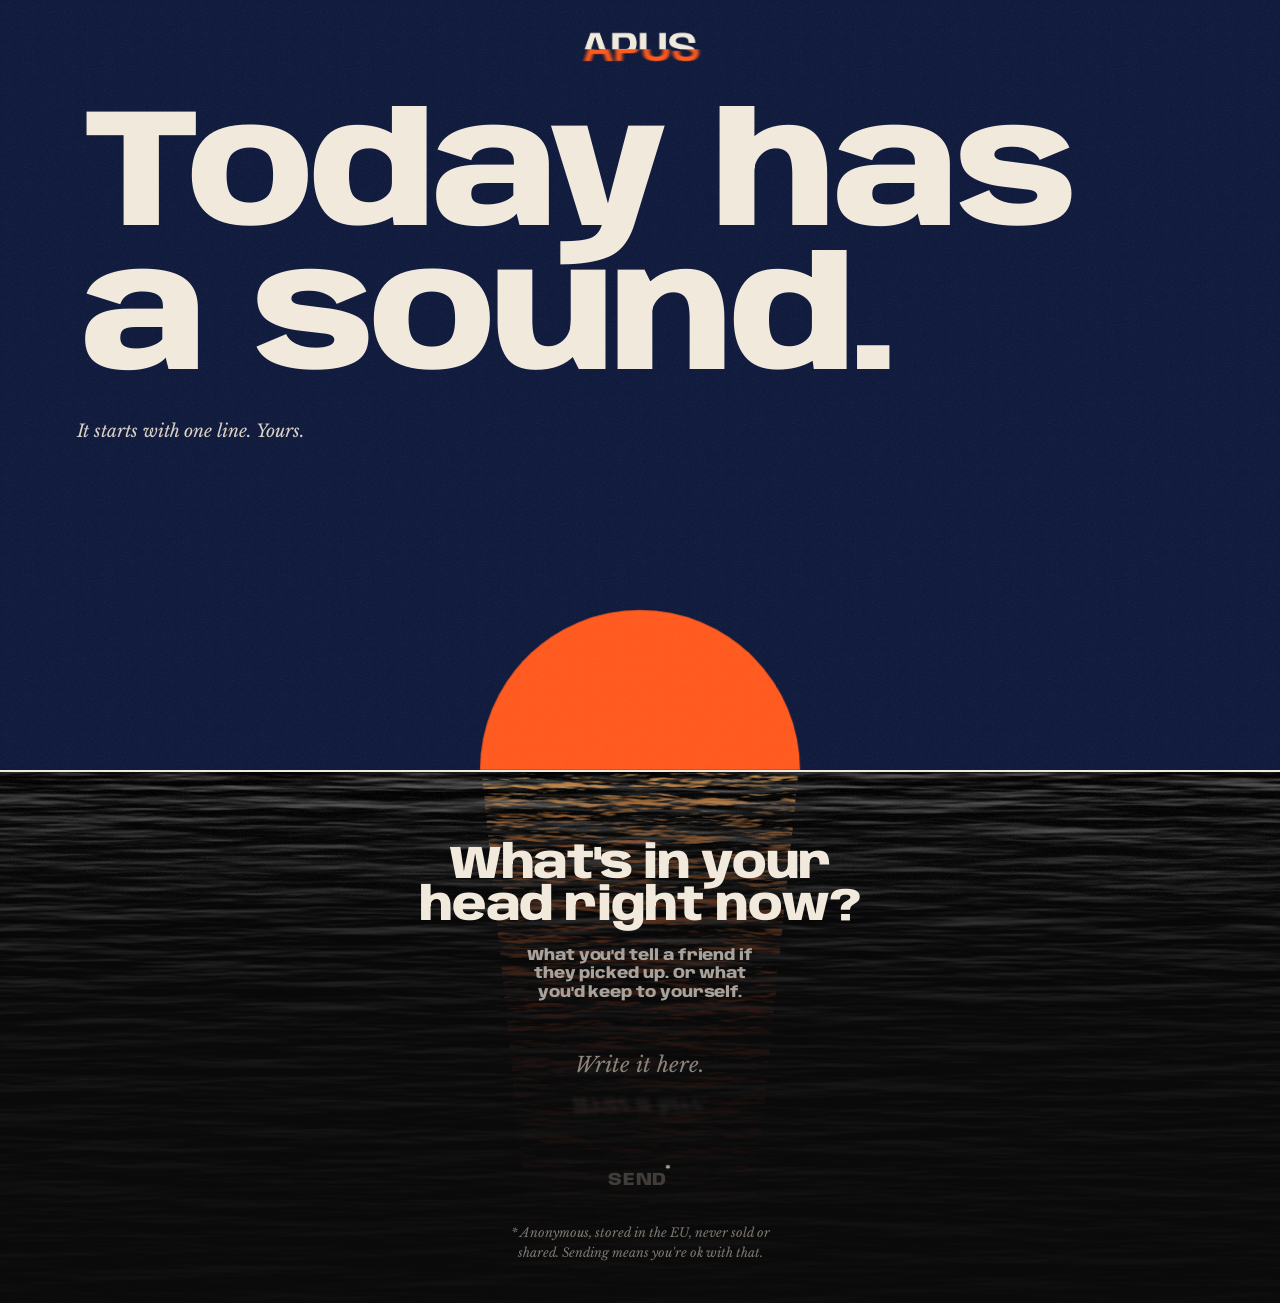
==== commit 7c58a1f8: "Thank-you page centered and simpler, explainer under the question, new lede, visible asterisk Co-Aut" ====
--- a/index.html
+++ b/index.html
@@ -4,10 +4,10 @@
 <meta charset="utf-8">
 <meta name="viewport" content="width=device-width, initial-scale=1, viewport-fit=cover">
 <title>APUS</title>
-<meta name="description" content="Today has a sound. Something is being made.">
+<meta name="description" content="Today has a sound. It starts with one line.">
 <meta name="theme-color" content="#101B3D">
 <meta property="og:title" content="APUS">
-<meta property="og:description" content="Today has a sound. Something is being made.">
+<meta property="og:description" content="Today has a sound. It starts with one line.">
 <link rel="icon" href="data:image/svg+xml,%3Csvg xmlns='http://www.w3.org/2000/svg' viewBox='0 0 100 100'%3E%3Crect width='100' height='100' rx='23' fill='%230B0B0C'/%3E%3Cpath d='M22 58 A28 28 0 0 1 78 58 Z' fill='%23FF5A1F'/%3E%3Cellipse cx='56' cy='66' rx='34' ry='5' fill='%23FFB15C' opacity='0.55'/%3E%3Crect x='12' y='57.5' width='76' height='1.5' fill='%23F1E9DC'/%3E%3C/svg%3E">
 <link rel="preconnect" href="https://fonts.googleapis.com">
 <link rel="preconnect" href="https://fonts.gstatic.com" crossorigin>
@@ -98,7 +98,8 @@
   font-size: clamp(34px, 10vw, 46px); letter-spacing: -0.03em; line-height: .92; margin: 0; display: block;
   text-align: center; text-wrap: balance;
 }
-.field { margin-top: 56px; }
+.sub { margin: 18px auto 0; max-width: 300px; font-family: 'APUS Display', sans-serif; font-weight: 800; font-style: normal; font-size: 15px; line-height: 1.25; letter-spacing: -0.005em; color: var(--muted); text-wrap: balance; }
+.field { margin-top: 48px; }
 textarea {
   display: block; width: 100%; background: transparent; color: var(--cream);
   border: 0; border-radius: 0; outline: none; -webkit-appearance: none; appearance: none;
@@ -124,7 +125,7 @@
 .act:disabled { color: #3F3C39; cursor: default; }
 .act:not(:disabled):hover { text-decoration: underline; text-underline-offset: 6px; text-decoration-thickness: 2px; }
 .act:focus-visible { outline: 1px solid var(--cream); outline-offset: 4px; }
-.act sup { font-size: .55em; margin-left: 2px; vertical-align: super; line-height: 0; }
+.act sup { font-size: 1em; margin-left: -2px; position: relative; top: -.32em; vertical-align: baseline; line-height: 0; color: var(--muted); }
 .note { margin: 26px auto 0; max-width: 300px; text-align: center; font-size: 12.5px; line-height: 1.6; color: #7D776F; }
 .err { margin: 14px 0 0; font-size: 15px; color: var(--cream); min-height: 0; }
 .ok { display: flex; gap: 12px; align-items: flex-start; margin-top: 20px; font-size: 14px; line-height: 1.4; color: var(--muted); cursor: pointer; }
@@ -152,16 +153,13 @@
 }
 
 /* After sending: its own page */
-.after { position: fixed; inset: 0; z-index: 4; background: var(--ink); display: flex; flex-direction: column; justify-content: space-between; padding: max(56px, env(safe-area-inset-top)) 22px max(36px, env(safe-area-inset-bottom)); overflow-y: auto; opacity: 0; transition: opacity .9s ease; }
+.after { position: fixed; inset: 0; z-index: 4; background: var(--ink); display: flex; flex-direction: column; justify-content: center; align-items: center; padding: max(56px, env(safe-area-inset-top)) 22px max(36px, env(safe-area-inset-bottom)); overflow-y: auto; opacity: 0; transition: opacity .9s ease; }
 .after[hidden] { display: none; }
 .after.in { opacity: 1; }
-.after-in { margin-top: 18vh; max-width: 900px; }
+.after-in { margin: auto 0; text-align: center; }
 .after h2 { margin: 0; font-family: 'APUS Display', sans-serif; font-weight: 800; font-style: normal; font-size: clamp(56px, 16vw, 140px); letter-spacing: -0.035em; line-height: .86; color: var(--cream); }
-.after p { margin: 20px 0 0; font-size: 17px; line-height: 1.55; color: #D9D1C3; max-width: 300px; }
-.after blockquote { margin: 40px 0 0; font-size: 15px; line-height: 1.55; color: var(--muted); max-width: 320px; }
-.after blockquote::before { content: "\201C"; } .after blockquote::after { content: "\201D"; }
-.after .act { margin-top: 28px; }
-.mark { width: 72px; height: auto; display: block; align-self: center; margin-top: 48px; }
+.after p { margin: 20px 0 0; font-size: 17px; line-height: 1.55; color: #D9D1C3; max-width: 300px; margin-left: auto; margin-right: auto; }
+.mark { width: 72px; height: auto; display: block; flex: none; margin-top: 48px; }
 body.sent { overflow: hidden; }
 @media (min-width: 900px) { .after { padding-left: 6vw; padding-right: 6vw; } }
 .grain { position: fixed; inset: 0; pointer-events: none; z-index: 5; background: url(grain.webp) repeat; background-size: 256px 256px; opacity: .14; }
@@ -179,7 +177,7 @@
     <img class="wordmark" src="wordmark.webp" alt="APUS" width="132" height="38">
     <div class="copy">
       <h1 aria-label="Today has a sound."><span class="w" aria-hidden="true"><span style="--i:0">Today</span></span> <span class="w" aria-hidden="true"><span style="--i:1">has</span></span> <span class="w" aria-hidden="true"><span style="--i:2">a</span></span> <span class="w" aria-hidden="true"><span style="--i:3">sound.</span></span></h1>
-      <p class="lede">Something is being made. Your line is part of it.</p>
+      <p class="lede">It starts with one line. Yours.</p>
     </div>
 <div class="solar" aria-hidden="true">
       <svg viewBox="-300 -150 600 150" preserveAspectRatio="xMidYMax meet">
@@ -200,8 +198,9 @@
     <div class="card">
       <form class="form" id="f" novalidate>
         <label class="q" for="line">What's in your head right now?</label>
+        <p class="sub" id="sub">What you'd tell a friend if they picked up. Or what you'd keep to yourself.</p>
         <div class="field">
-          <textarea id="line" name="line" maxlength="160" rows="1" placeholder="Write it here." autocomplete="off" required></textarea>
+          <textarea aria-describedby="sub" id="line" name="line" maxlength="160" rows="1" placeholder="Write it here." autocomplete="off" required></textarea>
         </div>
         <div class="mirror" id="mirror" aria-hidden="true"></div>
         <input class="hp" type="text" id="website" name="website" tabindex="-1" autocomplete="off" aria-hidden="true">
@@ -215,10 +214,8 @@
 </main>
 <section class="after" id="after" aria-live="polite" hidden>
   <div class="after-in">
-    <h2>You're early.</h2>
-    <p>Thank you for being part of it.</p>
-    <blockquote id="echo"></blockquote>
-    <button class="act" type="button" id="again">Write another</button>
+    <h2>Thank you.</h2>
+    <p>You were here before the sun went down.</p>
   </div>
   <svg class="mark" role="img" aria-label="APUS" viewBox="10 28 80 44"><path d="M22 58 A28 28 0 0 1 78 58 Z" fill="#FF5A1F"/><ellipse cx="56" cy="66" rx="34" ry="5" fill="#FFB15C" opacity="0.55"/><rect x="12" y="57.5" width="76" height="1.5" fill="#F1E9DC"/></svg>
 </section>
@@ -306,22 +303,12 @@
 });
 
 function finish(text, at) {
-  $('echo').textContent = text;
   const a = $('after');
   a.hidden = false;
   document.body.classList.add('sent');
   requestAnimationFrame(() => requestAnimationFrame(() => a.classList.add('in')));
 }
 
-$('again').addEventListener('click', () => {
-  line.value = ''; update();
-  const a = $('after');
-  a.classList.remove('in');
-  document.body.classList.remove('sent');
-  setTimeout(() => { a.hidden = true; }, 900);
-  line.focus({ preventScroll: true });
-  document.querySelector('.card').scrollIntoView({ block: 'center' });
-});
 update();
 
 /* Scroll: the sun opens up */
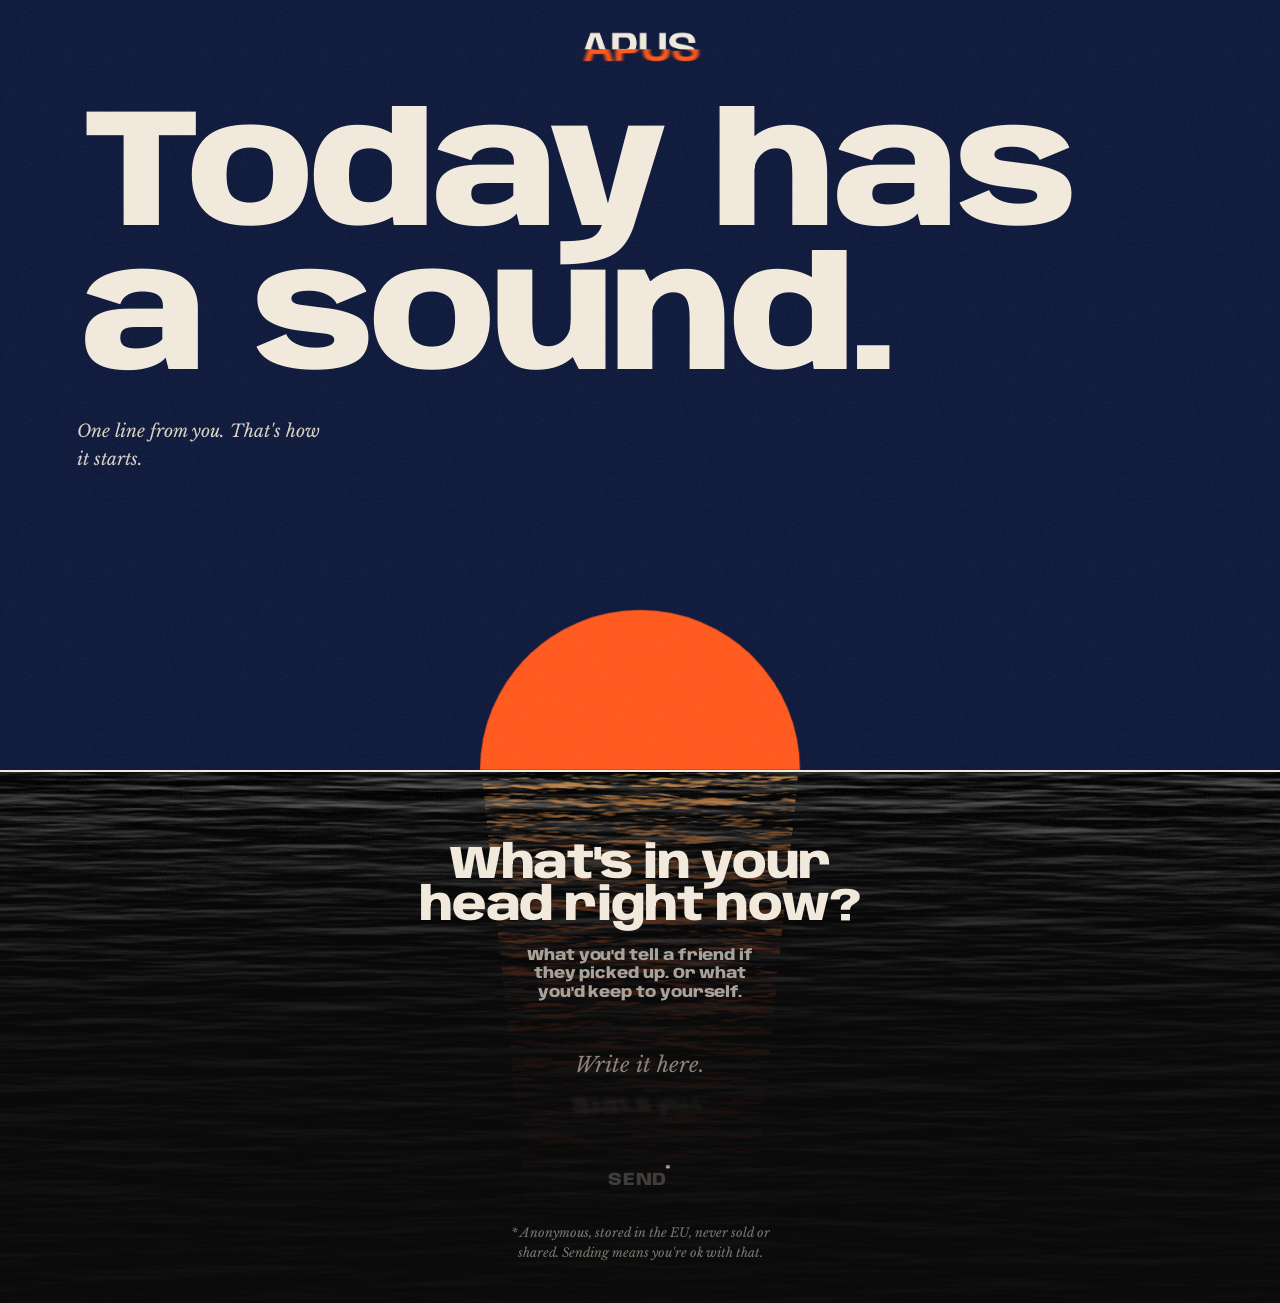
==== commit 95222808: "New lede: One line from you. That's how it starts. Co-Authored-By: Claude Opus 5.5 <noreply@anthropi" ====
--- a/index.html
+++ b/index.html
@@ -4,10 +4,10 @@
 <meta charset="utf-8">
 <meta name="viewport" content="width=device-width, initial-scale=1, viewport-fit=cover">
 <title>APUS</title>
-<meta name="description" content="Today has a sound. It starts with one line.">
+<meta name="description" content="Today has a sound. One line from you. That's how it starts.">
 <meta name="theme-color" content="#101B3D">
 <meta property="og:title" content="APUS">
-<meta property="og:description" content="Today has a sound. It starts with one line.">
+<meta property="og:description" content="Today has a sound. One line from you. That's how it starts.">
 <link rel="icon" href="data:image/svg+xml,%3Csvg xmlns='http://www.w3.org/2000/svg' viewBox='0 0 100 100'%3E%3Crect width='100' height='100' rx='23' fill='%230B0B0C'/%3E%3Cpath d='M22 58 A28 28 0 0 1 78 58 Z' fill='%23FF5A1F'/%3E%3Cellipse cx='56' cy='66' rx='34' ry='5' fill='%23FFB15C' opacity='0.55'/%3E%3Crect x='12' y='57.5' width='76' height='1.5' fill='%23F1E9DC'/%3E%3C/svg%3E">
 <link rel="preconnect" href="https://fonts.googleapis.com">
 <link rel="preconnect" href="https://fonts.gstatic.com" crossorigin>
@@ -177,7 +177,7 @@
     <img class="wordmark" src="wordmark.webp" alt="APUS" width="132" height="38">
     <div class="copy">
       <h1 aria-label="Today has a sound."><span class="w" aria-hidden="true"><span style="--i:0">Today</span></span> <span class="w" aria-hidden="true"><span style="--i:1">has</span></span> <span class="w" aria-hidden="true"><span style="--i:2">a</span></span> <span class="w" aria-hidden="true"><span style="--i:3">sound.</span></span></h1>
-      <p class="lede">It starts with one line. Yours.</p>
+      <p class="lede">One line from you. That's how it starts.</p>
     </div>
 <div class="solar" aria-hidden="true">
       <svg viewBox="-300 -150 600 150" preserveAspectRatio="xMidYMax meet">
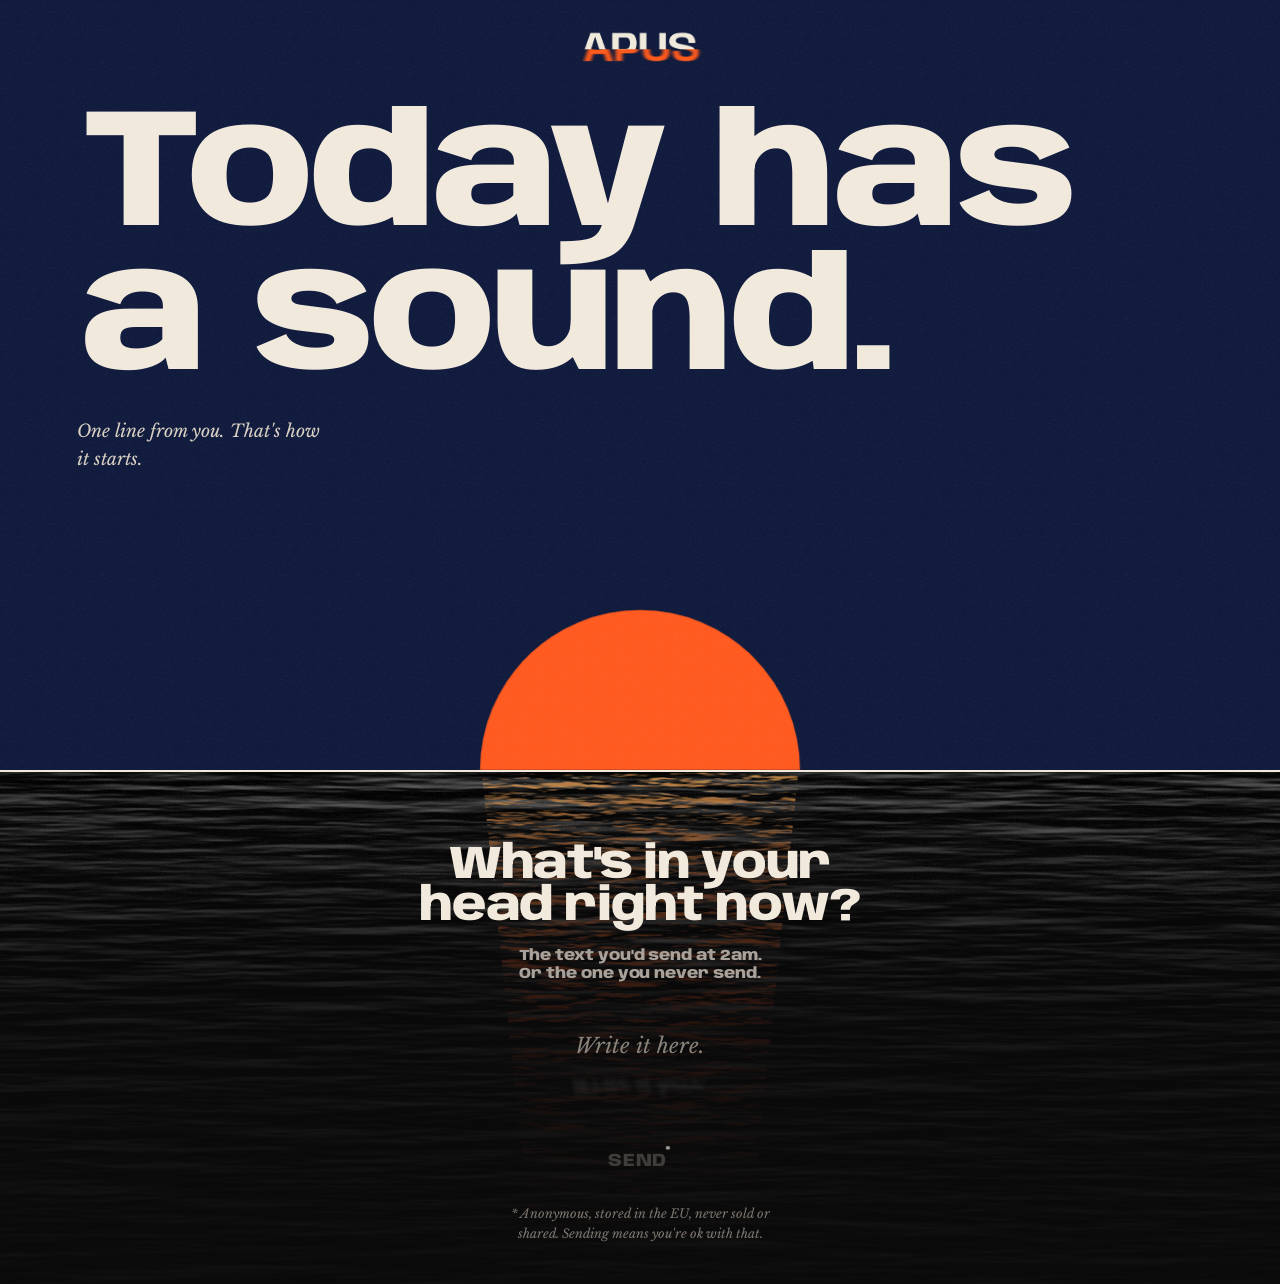
==== commit a6d7c236: "Explainer: The text you'd send at 2am. Or the one you never send. Co-Authored-By: Claude Opus 5.5 <n" ====
--- a/index.html
+++ b/index.html
@@ -198,7 +198,7 @@
     <div class="card">
       <form class="form" id="f" novalidate>
         <label class="q" for="line">What's in your head right now?</label>
-        <p class="sub" id="sub">What you'd tell a friend if they picked up. Or what you'd keep to yourself.</p>
+        <p class="sub" id="sub">The text you'd send at 2am. Or the one you never send.</p>
         <div class="field">
           <textarea aria-describedby="sub" id="line" name="line" maxlength="160" rows="1" placeholder="Write it here." autocomplete="off" required></textarea>
         </div>
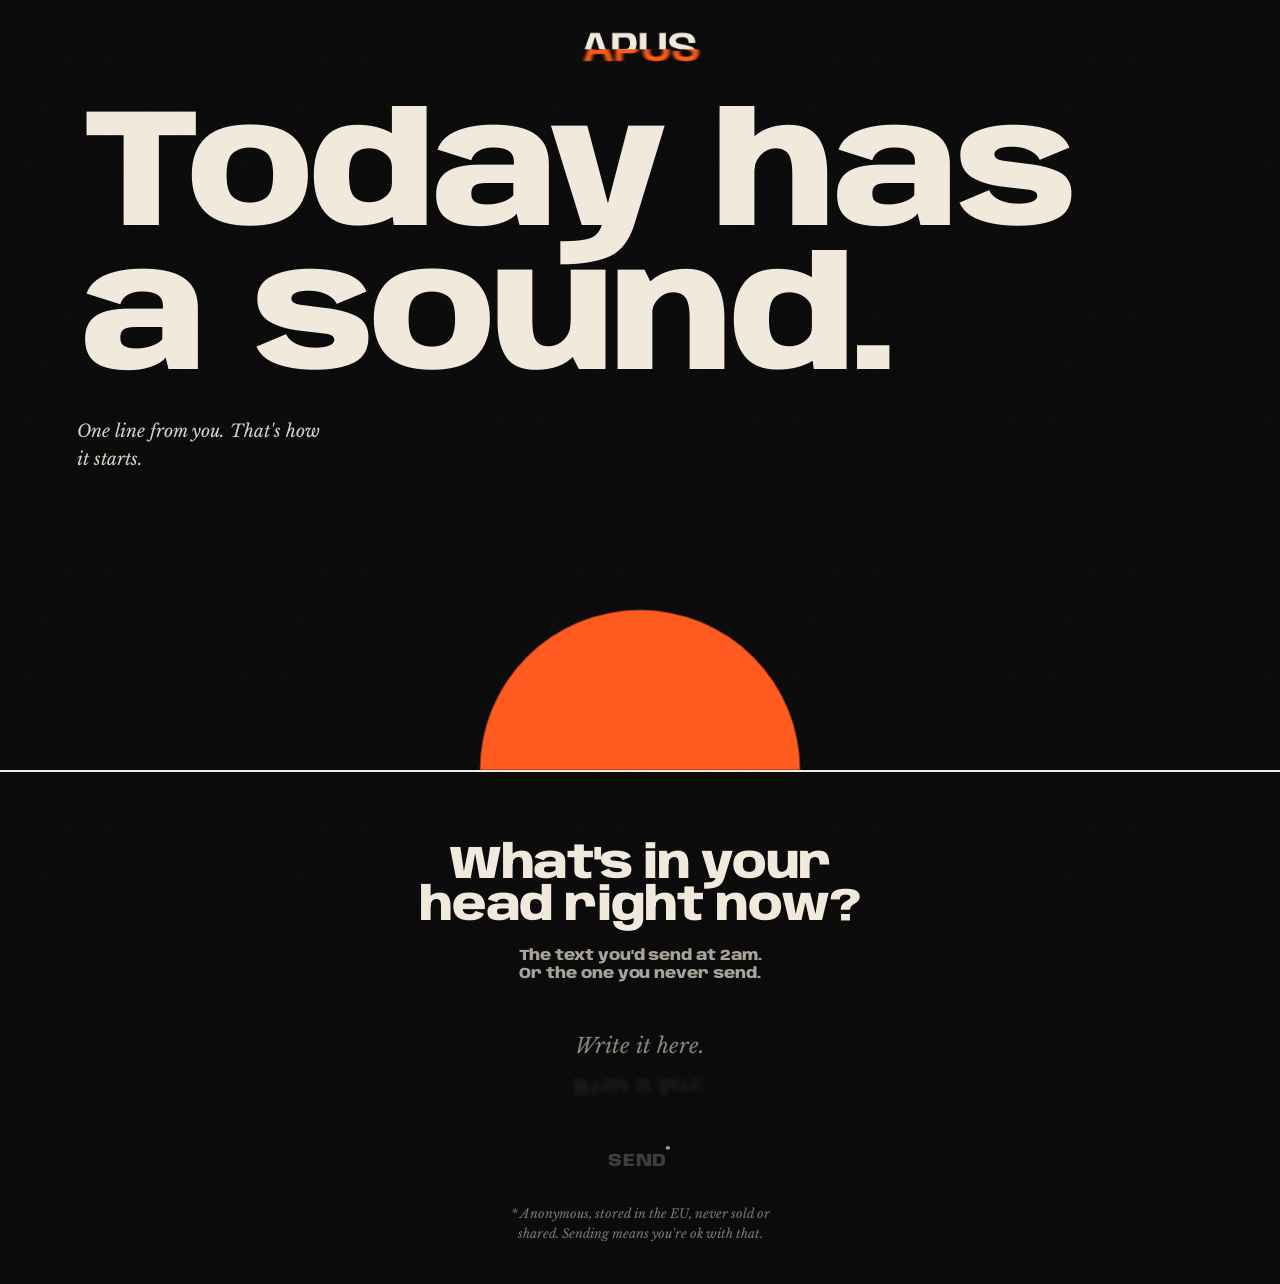
==== commit 4d1cce99: "Minimal: all black, no water photo, seven thin rays Co-Authored-By: Claude Opus 5.5 <noreply@anthrop" ====
--- a/index.html
+++ b/index.html
@@ -38,7 +38,7 @@
 
 /* Sky: still */
 .sky {
-  background: var(--dusk);
+  background: var(--ink);
   position: relative; overflow: hidden;
   min-height: calc(100svh - 130px);
   padding: max(28px, env(safe-area-inset-top)) 22px 0;
@@ -64,7 +64,7 @@
 .solar svg { position: absolute; left: 50%; bottom: 0; width: calc(var(--sun) * 3); height: calc(var(--sun) * 1.5); transform: translateX(-50%); overflow: visible; }
 .disc { fill: var(--ember); transform-box: view-box; }
 .ring { fill: var(--ember); fill-opacity: 0; transform-box: view-box; }
-.ray { stroke: var(--ember); stroke-width: 1.6; stroke-linecap: butt; stroke-dasharray: 1 1; stroke-dashoffset: 1; }
+.ray { stroke: var(--ember); stroke-width: 1.1; stroke-linecap: butt; stroke-dasharray: 1 1; stroke-dashoffset: 1; }
 .sun-g { animation: rise 2s cubic-bezier(.16,.84,.24,1) .15s both; }
 @keyframes rise { from { transform: translateY(104px); } }
 
@@ -77,15 +77,6 @@
   padding: 64px 16px max(40px, env(safe-area-inset-bottom));
   display: flex; flex-direction: column; justify-content: flex-start; align-items: center;
 }
-.waves, .reflection, .shade { position: absolute; pointer-events: none; }
-.waves { left: -40px; top: 0; width: calc(100% + 80px); height: 100%; background: #0B0B0C url(waves.jpg) center top / cover no-repeat; animation: drift 11s ease-in-out infinite alternate; will-change: transform; }
-.reflection { left: 50%; top: 0; width: var(--sun); height: 100%; transform: translateX(-50%); }
-.reflection img { position: absolute; inset: 0; width: 100%; height: 100%; display: block; }
-.reflection .r2 { animation: shimmer 2.8s ease-in-out infinite alternate; }
-.shade { inset: 0; background: linear-gradient(to bottom, rgba(11,11,12,0) 0, rgba(11,11,12,.5) 90px, rgba(11,11,12,.86) 260px, rgba(11,11,12,.95) 100%); }
-@keyframes drift { from { transform: translateX(-24px); } to { transform: translateX(24px); } }
-@keyframes shimmer { from { opacity: 0; } to { opacity: 1; } }
-@media (prefers-reduced-motion: reduce) { .waves, .reflection .r2 { animation: none; } }
 
 /* The card */
 .card {
@@ -143,12 +134,11 @@
 .lede { animation: soft 1.3s ease 1.05s both; }
 .horizon { transform-origin: 50% 50%; animation: draw 1.6s cubic-bezier(.65,0,.35,1) .05s both; }
 @keyframes draw { from { transform: scaleX(0); } }
-.water > .waves { animation: fadein 2s ease .4s both, drift 11s ease-in-out 2.4s infinite alternate; }
 @keyframes fadein { from { opacity: 0; } }
 .card { opacity: 0; transform: translateY(36px); transition: opacity 1.1s ease, transform 1.2s cubic-bezier(.16,.84,.24,1); transition-delay: .9s; }
 .card.in { opacity: 1; transform: none; }
 @media (prefers-reduced-motion: reduce) {
-  h1 .w > span, .lede, .wordmark, .horizon, .sun-g, .water > .waves { animation: none; }
+  h1 .w > span, .lede, .wordmark, .horizon, .sun-g { animation: none; }
   .card { opacity: 1; transform: none; transition: none; }
 }
 
@@ -162,7 +152,7 @@
 .mark { width: 72px; height: auto; display: block; flex: none; margin-top: 48px; }
 body.sent { overflow: hidden; }
 @media (min-width: 900px) { .after { padding-left: 6vw; padding-right: 6vw; } }
-.grain { position: fixed; inset: 0; pointer-events: none; z-index: 5; background: url(grain.webp) repeat; background-size: 256px 256px; opacity: .14; }
+.grain { position: fixed; inset: 0; pointer-events: none; z-index: 5; background: url(grain.webp) repeat; background-size: 256px 256px; opacity: .08; }
 
 @media (min-width: 900px) {
   .sky { padding-left: 6vw; padding-right: 6vw; }
@@ -182,8 +172,7 @@
 <div class="solar" aria-hidden="true">
       <svg viewBox="-300 -150 600 150" preserveAspectRatio="xMidYMax meet">
         <g class="sun-g">
-          <g class="aura"><circle class="ring" r="270" data-o="0.05"/><circle class="ring" r="214" data-o="0.08"/><circle class="ring" r="168" data-o="0.12"/><circle class="ring" r="132" data-o="0.18"/></g>
-          <g class="rays"><line class="ray" x1="-112.0" y1="-30.0" x2="-214.4" y2="-57.5" pathLength="1"/><line class="ray" x1="-100.5" y1="-58.0" x2="-154.2" y2="-89.0" pathLength="1"/><line class="ray" x1="-82.0" y1="-82.0" x2="-157.0" y2="-157.0" pathLength="1"/><line class="ray" x1="-58.0" y1="-100.5" x2="-89.0" y2="-154.2" pathLength="1"/><line class="ray" x1="-30.0" y1="-112.0" x2="-57.5" y2="-214.4" pathLength="1"/><line class="ray" x1="-0.0" y1="-116.0" x2="-0.0" y2="-178.0" pathLength="1"/><line class="ray" x1="30.0" y1="-112.0" x2="57.5" y2="-214.4" pathLength="1"/><line class="ray" x1="58.0" y1="-100.5" x2="89.0" y2="-154.2" pathLength="1"/><line class="ray" x1="82.0" y1="-82.0" x2="157.0" y2="-157.0" pathLength="1"/><line class="ray" x1="100.5" y1="-58.0" x2="154.2" y2="-89.0" pathLength="1"/><line class="ray" x1="112.0" y1="-30.0" x2="214.4" y2="-57.5" pathLength="1"/></g>
+          <g class="rays"><line class="ray" x1="-115.9" y1="-31.1" x2="-144.9" y2="-38.8" pathLength="1"/><line class="ray" x1="-91.9" y1="-77.1" x2="-114.9" y2="-96.4" pathLength="1"/><line class="ray" x1="-50.7" y1="-108.8" x2="-63.4" y2="-135.9" pathLength="1"/><line class="ray" x1="-0.0" y1="-120.0" x2="-0.0" y2="-150.0" pathLength="1"/><line class="ray" x1="50.7" y1="-108.8" x2="63.4" y2="-135.9" pathLength="1"/><line class="ray" x1="91.9" y1="-77.1" x2="114.9" y2="-96.4" pathLength="1"/><line class="ray" x1="115.9" y1="-31.1" x2="144.9" y2="-38.8" pathLength="1"/></g>
           <path class="disc" d="M-100 0 A100 100 0 0 1 100 0 Z"/>
         </g>
       </svg>
@@ -191,9 +180,6 @@
   </section>
   <div class="horizon" aria-hidden="true"></div>
   <section class="water">
-    <div class="waves" aria-hidden="true"></div>
-    <div class="reflection" aria-hidden="true"><img src="reflection-11.webp" alt=""><img class="r2" src="reflection-23.webp" alt=""></div>
-    <div class="shade" aria-hidden="true"></div>
 
     <div class="card">
       <form class="form" id="f" novalidate>
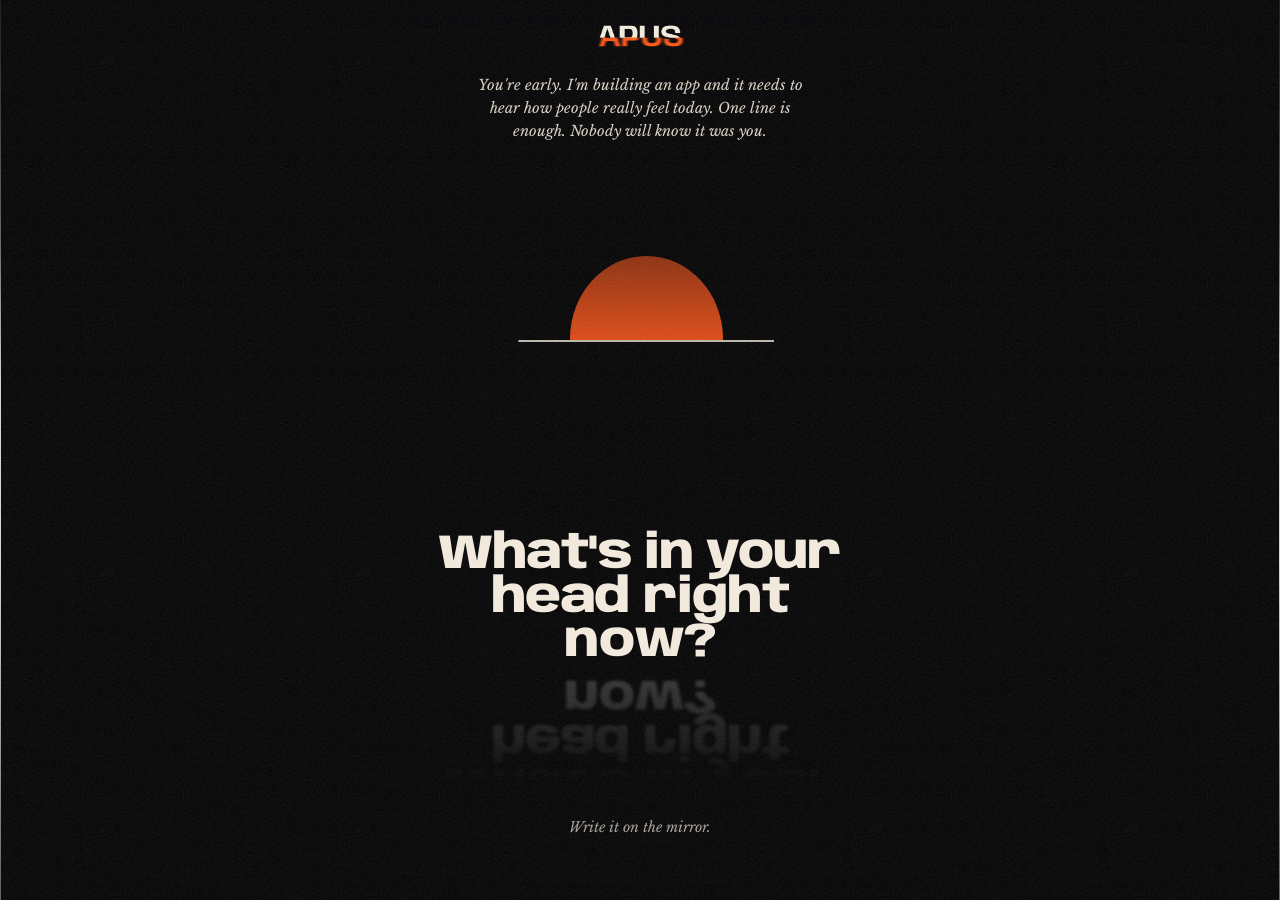
==== commit b437865b: "Main site: the mirror version, saving to Supabase (5 a day, honeypot, retry message) Co-Authored-By:" ====
--- a/index.html
+++ b/index.html
@@ -2,348 +2,252 @@
 <html lang="en">
 <head>
 <meta charset="utf-8">
-<meta name="viewport" content="width=device-width, initial-scale=1, viewport-fit=cover">
+<meta name="viewport" content="width=device-width, initial-scale=1, viewport-fit=cover, interactive-widget=resizes-content">
 <title>APUS</title>
-<meta name="description" content="Today has a sound. One line from you. That's how it starts.">
-<meta name="theme-color" content="#101B3D">
+<meta name="description" content="You're early. One line is enough. Nobody will know it was you.">
+<meta name="theme-color" content="#0B0B0C">
 <meta property="og:title" content="APUS">
-<meta property="og:description" content="Today has a sound. One line from you. That's how it starts.">
+<meta property="og:description" content="You're early. One line is enough. Nobody will know it was you.">
 <link rel="icon" href="data:image/svg+xml,%3Csvg xmlns='http://www.w3.org/2000/svg' viewBox='0 0 100 100'%3E%3Crect width='100' height='100' rx='23' fill='%230B0B0C'/%3E%3Cpath d='M22 58 A28 28 0 0 1 78 58 Z' fill='%23FF5A1F'/%3E%3Cellipse cx='56' cy='66' rx='34' ry='5' fill='%23FFB15C' opacity='0.55'/%3E%3Crect x='12' y='57.5' width='76' height='1.5' fill='%23F1E9DC'/%3E%3C/svg%3E">
-<link rel="preconnect" href="https://fonts.googleapis.com">
-<link rel="preconnect" href="https://fonts.gstatic.com" crossorigin>
 <link rel="preload" href="fonts/apus-display.woff2" as="font" type="font/woff2" crossorigin>
-<link rel="stylesheet" href="https://fonts.googleapis.com/css2?family=Libre+Baskerville:ital,wght@0,400;1,400&display=swap">
+<link rel="preconnect" href="https://images.unsplash.com">
+<link rel="stylesheet" href="https://fonts.googleapis.com/css2?family=Libre+Baskerville:ital@1&display=swap">
 <style>
-/* APUS Display: modified from Anybody (SIL OFL 1.1), see fonts/OFL.txt */
 @font-face { font-family: "APUS Display"; src: url(fonts/apus-display.woff2) format("woff2"); font-weight: 800; font-display: swap; }
-:root {
-  --ink: #0B0B0C;
-  --dusk: #101B3D;
-  --ember: #FF5A1F;
-  --glow: #FFB15C;
-  --cream: #F1E9DC;
-  --muted: #A8A29A;
-  --line: #2A2A2E;
-  --sun: clamp(180px, 46vw, 320px);
-}
-* { box-sizing: border-box; }
-html, body { margin: 0; background: var(--ink); color: var(--cream); }
-body {
-  font-family: 'Libre Baskerville', Georgia, serif; font-style: italic;
-  -webkit-font-smoothing: antialiased;
-  min-height: 100svh;
-  overflow-x: hidden;
-}
-main { min-height: 100svh; display: flex; flex-direction: column; position: relative; }
-
-/* Sky: still */
-.sky {
-  background: var(--ink);
-  position: relative; overflow: hidden;
-  min-height: calc(100svh - 130px);
-  padding: max(28px, env(safe-area-inset-top)) 22px 0;
-  display: flex; flex-direction: column; align-items: center;
-  text-align: center;
-}
-.wordmark { width: 132px; height: auto; display: block; position: relative; z-index: 2; animation: soft 1.4s ease .1s both; }
-.copy { position: relative; z-index: 2; align-self: stretch; text-align: left; margin: 30px 0 0; will-change: transform, opacity; }
-h1 {
-  font-family: 'APUS Display', sans-serif;
-  font-weight: 800; font-style: normal;
-  font-size: clamp(64px, 19.5vw, 168px);
-  letter-spacing: -0.035em; line-height: 0.86;
-  margin: 0;
-}
-.lede {
-  font-size: clamp(15px, 3.9vw, 17.5px); line-height: 1.6;
-  color: #D9D1C3; margin: 22px 0 0; max-width: 300px;
-  text-wrap: pretty;
-}
-.solar { position: relative; width: var(--sun); height: calc(var(--sun) / 2); margin-top: auto; padding-top: 0; flex: none; }
-@media (max-width: 899px) { .sky { min-height: 0; } .solar { margin-top: 64px; } }
-.solar svg { position: absolute; left: 50%; bottom: 0; width: calc(var(--sun) * 3); height: calc(var(--sun) * 1.5); transform: translateX(-50%); overflow: visible; }
-.disc { fill: var(--ember); transform-box: view-box; }
-.ring { fill: var(--ember); fill-opacity: 0; transform-box: view-box; }
-.ray { stroke: var(--ember); stroke-width: 1.1; stroke-linecap: butt; stroke-dasharray: 1 1; stroke-dashoffset: 1; }
-.sun-g { animation: rise 2s cubic-bezier(.16,.84,.24,1) .15s both; }
-@keyframes rise { from { transform: translateY(104px); } }
-
-.horizon { height: 2px; background: var(--cream); width: 100%; }
-
-/* Water: moving */
-.water {
-  position: relative; flex: 1 0 auto;
-  overflow: hidden;
-  padding: 64px 16px max(40px, env(safe-area-inset-bottom));
-  display: flex; flex-direction: column; justify-content: flex-start; align-items: center;
-}
-
-/* The card */
-.card {
-  position: relative; width: 100%; max-width: 520px;
-  padding: 8px 6px 0;
-  text-align: center;
-}
-.q {
-  font-family: 'APUS Display', sans-serif; font-weight: 800; font-style: normal;
-  font-size: clamp(34px, 10vw, 46px); letter-spacing: -0.03em; line-height: .92; margin: 0; display: block;
-  text-align: center; text-wrap: balance;
-}
-.sub { margin: 18px auto 0; max-width: 300px; font-family: 'APUS Display', sans-serif; font-weight: 800; font-style: normal; font-size: 15px; line-height: 1.25; letter-spacing: -0.005em; color: var(--muted); text-wrap: balance; }
-.field { margin-top: 48px; }
-textarea {
-  display: block; width: 100%; background: transparent; color: var(--cream);
-  border: 0; border-radius: 0; outline: none; -webkit-appearance: none; appearance: none;
-  font-family: 'Libre Baskerville', Georgia, serif; font-style: italic; font-size: 21px; line-height: 1.4; text-align: center;
-  resize: none; overflow: hidden; padding: 0 0 4px; caret-color: var(--cream);
-}
-textarea::placeholder { color: #8A847B; }
-.mirror {
-  margin-top: 6px; min-height: 29px; text-align: center; white-space: pre-wrap; overflow-wrap: break-word;
-  font-family: 'Libre Baskerville', Georgia, serif; font-style: italic; font-size: 21px; line-height: 1.4; color: var(--cream);
-  opacity: .26; transform: scale(1.06, -1); filter: blur(2.5px); pointer-events: none; user-select: none;
-}
-.mirror.ph { color: #6E6A64; opacity: .32; }
-.count { display: block; min-height: 18px; margin-top: 18px; text-align: center; font-size: 13px; color: var(--muted); font-variant-numeric: tabular-nums; }
-.count.full { color: var(--cream); }
-.form > .act { display: block; margin: 8px auto 0; }
-.act {
-  background: none; border: 0; padding: 8px 0; margin: 0; cursor: pointer;
-  font-family: 'APUS Display', sans-serif; font-weight: 800; font-style: normal;
-  font-size: 18px; letter-spacing: .04em; text-transform: uppercase; color: var(--cream);
-  transition: color .3s;
-}
-.act:disabled { color: #3F3C39; cursor: default; }
-.act:not(:disabled):hover { text-decoration: underline; text-underline-offset: 6px; text-decoration-thickness: 2px; }
-.act:focus-visible { outline: 1px solid var(--cream); outline-offset: 4px; }
+:root { --ink:#0B0B0C; --ember:#FF5A1F; --cream:#F1E9DC; --muted:#A8A29A; --dim:#7A756E; --ease: cubic-bezier(.65,0,.35,1); }
+* { box-sizing: border-box; -webkit-tap-highlight-color: transparent; }
+html, body { margin: 0; height: 100%; background: var(--ink); color: var(--cream); }
+body { font-family: 'Libre Baskerville', Georgia, serif; font-style: italic; -webkit-font-smoothing: antialiased; overflow: hidden; cursor: pointer; }
+body.writing { cursor: auto; }
+.disp { font-family: 'APUS Display', sans-serif; font-weight: 800; font-style: normal; letter-spacing: -0.03em; }
+
+/* ONE scene. The photograph, and inside the mirror a real sun and horizon. Tapping zooms this scene until the mirror is the screen. */
+.stage { position: fixed; left: 50%; top: 50%; width: max(100vw, 66.667vh); height: max(150vw, 100vh); transform: translate(-50%, -50%); overflow: hidden; cursor: pointer; }
+.zoom { position: absolute; inset: 0; transform-origin: 50% 50%; }
+.zoom.moving { will-change: transform; }
+.zoom img { position: absolute; display: block; }
+.full { inset: 0; width: 100%; height: 100%; object-fit: cover; filter: grayscale(1) contrast(1.75) brightness(.88); transition: opacity 1.5s ease .35s; }
+body.writing .full, body.writing .ghost { opacity: 0 !important; }
+body.writing .win .below { background: transparent; }
+.ghost { inset: 0; width: 100%; height: 100%; object-fit: cover; mix-blend-mode: multiply; opacity: .55; filter: grayscale(1) contrast(1.6); transition: opacity 1.1s ease;
+  -webkit-mask-image: linear-gradient(#000 0, #000 30%, transparent 48%); mask-image: linear-gradient(#000 0, #000 30%, transparent 48%); }
+.win { position: absolute; left: 40.5%; top: 25%; width: 20%; height: 35%; overflow: hidden; clip-path: polygon(0 6%, 100% 0, 100% 100%, 0 100%); }
+.win .shade { position: absolute; inset: 0; background: #0B0B0C; opacity: 0; transition: opacity 1.5s ease .35s; }
+body.writing .win .shade { opacity: 1; }
+.win .dusk { position: absolute; inset: 0; background: #000; opacity: 0; transition: opacity 1s ease; }
+.win .up { position: absolute; left: 0; right: 0; top: 0; height: 55%; overflow: hidden; }
+.win .sun { position: absolute; left: 20%; width: 60%; height: 22.5%; top: 77.5%; background: var(--ember); border-radius: 50% 50% 0 0 / 100% 100% 0 0; transition: transform 1.2s cubic-bezier(.4,0,.2,1); }
+.win .hz { position: absolute; left: 0; right: 0; top: 55%; height: 2px; background: var(--cream); opacity: .9; }
+.win .below { position: absolute; left: 0; right: 0; top: calc(55% + 2px); bottom: 0; background: linear-gradient(rgba(11,11,12,.35), rgba(11,11,12,.75)); overflow: hidden; transition: background 1.5s ease .35s; }
+.win .rsun { position: absolute; left: 20%; width: 60%; top: 1%; height: 11%; background: var(--ember); border-radius: 0 0 50% 50% / 0 0 100% 100%; opacity: .16; filter: blur(2.4px); transform-origin: 50% 0; transition: transform 1.2s cubic-bezier(.4,0,.2,1); animation: rip 2.6s ease-in-out infinite; }
+@keyframes rip { 0%,100% { translate: 0 0; } 50% { translate: 3% 0; } }
+
+.veil { position: fixed; inset: 0; pointer-events: none; background: linear-gradient(rgba(11,11,12,.86) 0, rgba(11,11,12,.55) 26%, rgba(11,11,12,0) 42%), radial-gradient(120% 80% at 50% 40%, rgba(11,11,12,0) 50%, rgba(11,11,12,.8) 100%); transition: opacity 1.2s ease; }
+body.writing .veil { opacity: 0; }
+.grain { position: fixed; inset: 0; pointer-events: none; z-index: 20; background: url(grain.webp) repeat; background-size: 256px; opacity: .17; mix-blend-mode: screen; animation: grain .9s steps(6) infinite; }
+@keyframes grain { 0%{background-position:0 0} 20%{background-position:-60px 40px} 40%{background-position:30px -70px} 60%{background-position:-90px -20px} 80%{background-position:50px 80px} 100%{background-position:0 0} }
+.wm { position: fixed; left: 50%; top: max(22px, env(safe-area-inset-top)); width: 96px; transform: translateX(-50%); z-index: 5; transition: opacity .8s; }
+body.writing .wm { opacity: 0; }
+
+/* first screen */
+.intro { position: fixed; left: 24px; right: 24px; top: max(74px, calc(env(safe-area-inset-top) + 56px)); z-index: 4; text-align: center; transition: opacity .7s ease, transform 1s var(--ease); }
+.intro p { margin: 0 auto; max-width: 330px; font-size: 14.5px; line-height: 1.6; color: #D9D1C3; opacity: 0; filter: blur(5px); animation: emerge 1.6s ease forwards .4s; }
+body.writing .intro { opacity: 0; transform: translateY(-14px); }
+.ask { position: fixed; left: 0; right: 0; bottom: max(64px, calc(env(safe-area-inset-bottom) + 48px)); z-index: 4; text-align: center; padding: 0 22px; }
+.q { font-size: clamp(32px, 9vw, 48px); line-height: .92; margin: 0 auto; max-width: 420px; }
+.q .c { display: inline-block; opacity: 0; filter: blur(10px); transform: translateY(6px); animation: emerge 1.6s cubic-bezier(.2,.7,.2,1) forwards; animation-delay: var(--d); }
+@keyframes emerge { to { opacity: 1; filter: blur(0); transform: none; } }
+.refl { margin: 6px auto 0; transform: scaleY(-1); opacity: .22; filter: blur(1.6px); -webkit-mask-image: linear-gradient(to top, #000, transparent 85%); mask-image: linear-gradient(to top, #000, transparent 85%); animation: ripple 3.2s ease-in-out infinite; pointer-events: none; }
+@keyframes ripple { 0%,100% { transform: scaleY(-1) skewX(0deg); } 50% { transform: scaleY(-1.04) skewX(3deg); } }
+.hint { margin: 14px 0 0; font-size: 14px; color: var(--muted); opacity: 0; animation: emerge 1.4s ease forwards 2.6s; filter: blur(4px); }
+.ask .c.sink { animation: sink 1s cubic-bezier(.6,0,.4,1) forwards; animation-delay: var(--s); }
+@keyframes sink { from { opacity: 1; filter: blur(0); transform: none; } to { opacity: 0; filter: blur(8px); transform: translateY(46px); } }
+body.writing .ask { pointer-events: none; }
+body.writing .hint, body.writing .refl { transition: opacity .5s; opacity: 0 !important; animation: none; }
+
+/* writing, on the mirror */
+.pane { position: fixed; left: 26px; right: 26px; top: max(60px, calc(env(safe-area-inset-top) + 40px)); z-index: 6; text-align: center; opacity: 0; pointer-events: none; transition: opacity 1s ease; }
+body.ready .pane { opacity: 1; pointer-events: auto; }
+.pane .sub { margin: 0 auto; max-width: 280px; font-size: 15px; line-height: 1.2; letter-spacing: -0.005em; color: var(--muted); }
+.field { position: relative; margin: 24px auto 0; max-width: 440px; }
+.field textarea, .field .shown { margin: 0; padding: 0; border: 0; background: transparent; font: italic 21px/1.45 'Libre Baskerville', Georgia, serif; text-align: center; white-space: pre-wrap; overflow-wrap: break-word; }
+.field textarea { position: relative; display: block; width: 100%; min-height: 84px; color: var(--cream); overflow-wrap: anywhere; word-break: break-word; caret-color: var(--ember); outline: none; resize: none; overflow: hidden; -webkit-appearance: none; appearance: none; }
+.field textarea::placeholder { color: rgba(241,233,220,.45); }
+.field .shown { position: absolute; inset: 0; pointer-events: none; color: var(--cream); overflow-wrap: anywhere; word-break: break-word; visibility: hidden; }
+.field.falling textarea { color: transparent; }
+.field.falling .shown { visibility: visible; }
+.shown .w { display: inline-block; max-width: 100%; }
+.shown.fall .w { transition: transform 1s cubic-bezier(.55,0,.75,.4), opacity 1s, filter 1s; transform: translateY(240px); opacity: 0; filter: blur(5px); }
+.act { display: block; margin: 12px auto 0; background: none; border: 0; padding: 6px 0; cursor: pointer; color: var(--cream); font-size: 17px; text-transform: uppercase; letter-spacing: .04em; transition: opacity .4s; }
+.act:disabled { opacity: 0; pointer-events: none; }
 .act sup { font-size: 1em; margin-left: -2px; position: relative; top: -.32em; vertical-align: baseline; line-height: 0; color: var(--muted); }
-.note { margin: 26px auto 0; max-width: 300px; text-align: center; font-size: 12.5px; line-height: 1.6; color: #7D776F; }
-.err { margin: 14px 0 0; font-size: 15px; color: var(--cream); min-height: 0; }
-.ok { display: flex; gap: 12px; align-items: flex-start; margin-top: 20px; font-size: 14px; line-height: 1.4; color: var(--muted); cursor: pointer; }
-.ok input { -webkit-appearance: none; appearance: none; flex: none; width: 18px; height: 18px; margin: 1px 0 0; border: 1px solid var(--muted); border-radius: 0; background: transparent; display: grid; place-items: center; cursor: pointer; }
-.ok input:checked { background: var(--cream); border-color: var(--cream); }
-.ok input:checked::after { content: ""; width: 8px; height: 4px; border-left: 2px solid var(--ink); border-bottom: 2px solid var(--ink); transform: translateY(-1px) rotate(-45deg); }
-.ok input:focus-visible { outline: 1px solid var(--cream); outline-offset: 3px; }
-.hp { position: absolute; left: -9999px; width: 1px; height: 1px; opacity: 0; }
-
-/* Intro */
-h1 .w { display: inline-block; overflow: hidden; vertical-align: top; padding: 0 .02em .1em; margin-bottom: -.1em; }
-h1 .w > span { display: inline-block; animation: up 1.15s cubic-bezier(.16,.84,.24,1) both; animation-delay: calc(.45s + var(--i) * .09s); }
-@keyframes up { from { transform: translateY(108%); } }
-@keyframes soft { from { opacity: 0; transform: translateY(8px); } }
-.lede { animation: soft 1.3s ease 1.05s both; }
-.horizon { transform-origin: 50% 50%; animation: draw 1.6s cubic-bezier(.65,0,.35,1) .05s both; }
-@keyframes draw { from { transform: scaleX(0); } }
-@keyframes fadein { from { opacity: 0; } }
-.card { opacity: 0; transform: translateY(36px); transition: opacity 1.1s ease, transform 1.2s cubic-bezier(.16,.84,.24,1); transition-delay: .9s; }
-.card.in { opacity: 1; transform: none; }
-@media (prefers-reduced-motion: reduce) {
-  h1 .w > span, .lede, .wordmark, .horizon, .sun-g { animation: none; }
-  .card { opacity: 1; transform: none; transition: none; }
-}
-
-/* After sending: its own page */
-.after { position: fixed; inset: 0; z-index: 4; background: var(--ink); display: flex; flex-direction: column; justify-content: center; align-items: center; padding: max(56px, env(safe-area-inset-top)) 22px max(36px, env(safe-area-inset-bottom)); overflow-y: auto; opacity: 0; transition: opacity .9s ease; }
-.after[hidden] { display: none; }
-.after.in { opacity: 1; }
-.after-in { margin: auto 0; text-align: center; }
-.after h2 { margin: 0; font-family: 'APUS Display', sans-serif; font-weight: 800; font-style: normal; font-size: clamp(56px, 16vw, 140px); letter-spacing: -0.035em; line-height: .86; color: var(--cream); }
-.after p { margin: 20px 0 0; font-size: 17px; line-height: 1.55; color: #D9D1C3; max-width: 300px; margin-left: auto; margin-right: auto; }
-.mark { width: 72px; height: auto; display: block; flex: none; margin-top: 48px; }
-body.sent { overflow: hidden; }
-@media (min-width: 900px) { .after { padding-left: 6vw; padding-right: 6vw; } }
-.grain { position: fixed; inset: 0; pointer-events: none; z-index: 5; background: url(grain.webp) repeat; background-size: 256px 256px; opacity: .08; }
-
-@media (min-width: 900px) {
-  .sky { padding-left: 6vw; padding-right: 6vw; }
-  .copy { margin-top: 40px; }
-  .water { padding-top: 64px; }
-}
+.foot { position: fixed; left: 0; right: 0; bottom: max(20px, env(safe-area-inset-bottom)); z-index: 6; text-align: center; padding: 0 24px; opacity: 0; transition: opacity .8s ease; pointer-events: none; }
+body.ready .foot { opacity: 1; }
+.note { margin: 0 auto; max-width: 290px; font-size: 11.5px; line-height: 1.55; color: var(--dim); }
+body.sent .pane { transition: opacity .6s ease .45s; opacity: 0; }
+body.sent .foot { opacity: 0; }
+
+/* the end: black, the sun shrinks into the logo, thank you */
+.black { position: fixed; inset: 0; z-index: 8; background: var(--ink); opacity: 0; pointer-events: none; transition: opacity 1.1s ease; }
+.fly { position: fixed; z-index: 12; pointer-events: none; transition: transform 1.25s var(--ease), opacity .35s ease; }
+.fly.sun { background: var(--ember); border-radius: 999px 999px 0 0; transform-origin: 50% 100%; }
+.fly.line { background: var(--cream); transform-origin: 50% 50%; }
+.spark { position: fixed; z-index: 12; width: 10px; height: 10px; margin: -5px 0 0 -5px; border-radius: 50%; background: var(--ember); box-shadow: 0 0 18px 4px rgba(255,90,31,.55); opacity: 0; pointer-events: none; }
+.spark.on { animation: spark 1.1s ease forwards; }
+@keyframes spark { 0% { opacity: 0; transform: scale(.4); } 25% { opacity: 1; transform: scale(1.35); } 60% { opacity: .95; transform: scale(1); } 100% { opacity: 0; transform: scale(.2); } }
+.after { position: fixed; inset: 0; z-index: 10; display: flex; flex-direction: column; align-items: center; justify-content: center; text-align: center; padding: 24px; pointer-events: none; }
+.after h2 { margin: 0; font-size: clamp(56px, 16vw, 128px); line-height: .86; opacity: 0; transform: translateY(14px); filter: blur(6px); }
+.after p { margin: 20px 0 0; font-size: 16px; line-height: 1.55; color: #D9D1C3; max-width: 290px; opacity: 0; filter: blur(6px); }
+.after.in { pointer-events: auto; }
+.after.in h2 { transition: opacity 1.1s ease .1s, transform 1.3s cubic-bezier(.2,.7,.2,1) .1s, filter 1.1s ease .1s; opacity: 1; transform: none; filter: blur(0); }
+.after.in p { animation: emerge 1.1s ease forwards .6s; }
+.after .mark { position: absolute; left: 50%; bottom: max(44px, calc(env(safe-area-inset-bottom) + 28px)); width: 76px; transform: translateX(-50%); opacity: 0; transition: opacity .3s ease; }
+.after.in .mark { opacity: 1; }
+.hp { position: absolute; left: -9999px; }
+.err { margin: 10px auto 0; min-height: 1.4em; font-size: 14px; color: var(--muted); }
 </style>
 </head>
 <body>
-<main>
-  <section class="sky">
-    <img class="wordmark" src="wordmark.webp" alt="APUS" width="132" height="38">
-    <div class="copy">
-      <h1 aria-label="Today has a sound."><span class="w" aria-hidden="true"><span style="--i:0">Today</span></span> <span class="w" aria-hidden="true"><span style="--i:1">has</span></span> <span class="w" aria-hidden="true"><span style="--i:2">a</span></span> <span class="w" aria-hidden="true"><span style="--i:3">sound.</span></span></h1>
-      <p class="lede">One line from you. That's how it starts.</p>
-    </div>
-<div class="solar" aria-hidden="true">
-      <svg viewBox="-300 -150 600 150" preserveAspectRatio="xMidYMax meet">
-        <g class="sun-g">
-          <g class="rays"><line class="ray" x1="-115.9" y1="-31.1" x2="-144.9" y2="-38.8" pathLength="1"/><line class="ray" x1="-91.9" y1="-77.1" x2="-114.9" y2="-96.4" pathLength="1"/><line class="ray" x1="-50.7" y1="-108.8" x2="-63.4" y2="-135.9" pathLength="1"/><line class="ray" x1="-0.0" y1="-120.0" x2="-0.0" y2="-150.0" pathLength="1"/><line class="ray" x1="50.7" y1="-108.8" x2="63.4" y2="-135.9" pathLength="1"/><line class="ray" x1="91.9" y1="-77.1" x2="114.9" y2="-96.4" pathLength="1"/><line class="ray" x1="115.9" y1="-31.1" x2="144.9" y2="-38.8" pathLength="1"/></g>
-          <path class="disc" d="M-100 0 A100 100 0 0 1 100 0 Z"/>
-        </g>
-      </svg>
-    </div>
-  </section>
-  <div class="horizon" aria-hidden="true"></div>
-  <section class="water">
-
-    <div class="card">
-      <form class="form" id="f" novalidate>
-        <label class="q" for="line">What's in your head right now?</label>
-        <p class="sub" id="sub">The text you'd send at 2am. Or the one you never send.</p>
-        <div class="field">
-          <textarea aria-describedby="sub" id="line" name="line" maxlength="160" rows="1" placeholder="Write it here." autocomplete="off" required></textarea>
-        </div>
-        <div class="mirror" id="mirror" aria-hidden="true"></div>
-        <input class="hp" type="text" id="website" name="website" tabindex="-1" autocomplete="off" aria-hidden="true">
-        <span class="count" id="count" aria-live="polite"></span>
-        <button class="act" type="submit" id="send" disabled>Send<sup>*</sup></button>
-        <p class="err" id="err" role="alert"></p>
-        <p class="note">* Anonymous, stored in the EU, never sold or shared. Sending means you're ok with that.</p>
-      </form>
-    </div>
-  </section>
-</main>
-<section class="after" id="after" aria-live="polite" hidden>
-  <div class="after-in">
-    <h2>Thank you.</h2>
-    <p>You were here before the sun went down.</p>
+<!-- Photos: Unsplash License (free to use). Mirror in the water: 8machine. Sculpture: Danil Zakhvatkin. -->
+<div class="stage" id="stage" aria-hidden="true"><div class="zoom" id="zoom">
+  <img class="full" src="https://images.unsplash.com/photo-1643686881664-1fea30b34787?w=1800&q=72&fm=jpg&sat=-100" alt="">
+  <img class="ghost" src="https://images.unsplash.com/photo-1768170631448-a8b28ae4424b?w=1000&q=68&fm=jpg&sat=-100" alt="">
+  <div class="win" id="win">
+    <div class="shade"></div><div class="dusk" id="dusk"></div>
+    <div class="up"><div class="sun" id="sun"></div></div>
+    <div class="hz" id="hz"></div>
+    <div class="below"></div>
   </div>
-  <svg class="mark" role="img" aria-label="APUS" viewBox="10 28 80 44"><path d="M22 58 A28 28 0 0 1 78 58 Z" fill="#FF5A1F"/><ellipse cx="56" cy="66" rx="34" ry="5" fill="#FFB15C" opacity="0.55"/><rect x="12" y="57.5" width="76" height="1.5" fill="#F1E9DC"/></svg>
-</section>
+</div></div>
+<div class="veil" aria-hidden="true"></div>
+<img class="wm" src="wordmark.webp" alt="APUS">
+
+<div class="intro"><p>You're early. I'm building an app and it needs to hear how people really feel today. One line is enough. Nobody will know it was you.</p></div>
+
+<div class="ask" id="ask" role="button" tabindex="0" aria-label="What's in your head right now? Write it on the mirror.">
+  <p class="q disp" id="q" aria-hidden="true">What's in your head right now?</p>
+  <p class="q disp refl" id="qr" aria-hidden="true">What's in your head right now?</p>
+  <p class="hint">Write it on the mirror.</p>
+</div>
+
+<div class="pane" id="pane">
+  <p class="sub disp">The text you'd send at 2am. Or the one you never send.</p>
+  <div class="field">
+    <div class="shown" id="shown" aria-hidden="true"></div>
+    <textarea id="line" maxlength="160" placeholder="Write it here." autocomplete="off" spellcheck="false" autocorrect="off" autocapitalize="sentences" aria-label="What's in your head right now?"></textarea>
+  </div>
+  <button class="act disp" id="send" type="button" disabled>Send<sup>*</sup></button>
+  <p class="err" id="err" role="alert"></p>
+</div>
+<input class="hp" id="website" tabindex="-1" autocomplete="off" aria-hidden="true">
+<div class="foot"><p class="note">* Anonymous, stored in the EU, never sold or shared. Sending means you're ok with that.</p></div>
+
+<div class="black" id="black"></div>
+<section class="after" id="after" aria-live="polite"><h2 class="disp">Thank you.</h2><p>You were here before the sun went down.</p>
+  <svg class="mark" id="mark" role="img" aria-label="APUS" viewBox="10 28 80 44"><path d="M22 58 A28 28 0 0 1 78 58 Z" fill="#FF5A1F"/><ellipse cx="56" cy="66" rx="34" ry="5" fill="#FFB15C" opacity="0.55"/><rect x="12" y="57.5" width="76" height="1.5" fill="#F1E9DC"/></svg></section>
 <div class="grain" aria-hidden="true"></div>
 
 <script>
-/* ===== Fill these in from Supabase: Project Settings > API ===== */
-const APUS_CONFIG = {
-  supabaseUrl: "https://wyqpxtfsgqfpnlufkvcg.supabase.co",
-  supabaseKey: "sb_publishable_4ZXzZizUU6g-vHd_vrpcwg_VLGoqjss", // publishable key, safe to be public (insert-only)
-  table: "vibes",
-  textColumn: "feeling",
-  handleColumn: null,
-  extra: { consent: true } // sending = consent, explained in the * note under SEND
-};
+const PREVIEW = false; // live: lines go to Supabase
 const DAILY_LIMIT = 5;
-/* ================================================================ */
-
+const CFG = { url: "https://wyqpxtfsgqfpnlufkvcg.supabase.co", key: "sb_publishable_4ZXzZizUU6g-vHd_vrpcwg_VLGoqjss", table: "vibes", col: "feeling" };
 const $ = (id) => document.getElementById(id);
-const line = $('line'), send = $('send'), err = $('err');
-
-function update() {
-  const n = line.value.length;
-  $('count').textContent = n >= 120 ? n + '/160' : '';
-  $('count').classList.toggle('full', n >= 160);
-  line.parentNode.classList.toggle('filled', n > 0);
-  const m = $('mirror');
-  m.textContent = n ? line.value : line.placeholder;
-  m.classList.toggle('ph', !n);
+const zoom = $('zoom'), win = $('win'), sun = $('sun'), hz = $('hz'), line = $('line'), shown = $('shown'), send = $('send');
+const EASE = 'cubic-bezier(.65,0,.35,1)', DUR = 2200;
+const box = (el) => { const r = el.getBoundingClientRect(); return { l: r.left, t: r.top, w: r.width, h: r.height, cx: r.left + r.width / 2, cy: r.top + r.height / 2, b: r.bottom }; };
+
+/* the question comes out of the fog, letter by letter */
+function letters(el) {
+  const t = el.textContent; el.textContent = '';
+  t.split(' ').forEach((word, wi, all) => {
+    const w = document.createElement('span'); w.style.whiteSpace = 'nowrap'; w.style.display = 'inline-block';
+    [...word].forEach((ch) => {
+      const s = document.createElement('span'); s.className = 'c'; s.textContent = ch;
+      s.style.setProperty('--d', (0.25 + Math.random() * 1.4).toFixed(2) + 's');
+      s.style.setProperty('--s', (Math.random() * .4).toFixed(2) + 's');
+      w.appendChild(s);
+    });
+    el.appendChild(w); if (wi < all.length - 1) el.appendChild(document.createTextNode(' '));
+  });
+}
+letters($('q')); letters($('qr'));
+
+/* tap: one continuous zoom into the mirror until it is the whole screen. Nothing is swapped. */
+let writing = false;
+function enter(e) {
+  if (writing) return; writing = true;
+  if (e && e.cancelable) e.preventDefault();
+  document.querySelectorAll('#q .c, #qr .c').forEach((c) => c.classList.add('sink'));
+  const vw = innerWidth, vh = innerHeight, m = box(win), st = box(zoom);
+  const s = Math.min((vw * 1.03) / m.w, (vh * 1.05) / m.h);
+  zoom.style.transformOrigin = `${m.cx - st.l}px ${m.cy - st.t}px`;
+  zoom.classList.add('moving');
+  document.body.classList.add('writing');
+  requestAnimationFrame(() => {
+    zoom.style.transition = `transform ${DUR}ms ${EASE}`;
+    zoom.style.transform = `translate(${vw / 2 - m.cx}px, ${vh / 2 - m.cy}px) scale(${s})`;
+    hz.dataset.sy = (1.25 / s).toFixed(3); hz.style.transition = `transform ${DUR}ms ${EASE}`; hz.style.transform = `scaleY(${hz.dataset.sy})`;   // keep the horizon a hairline
+  });
+  setTimeout(() => {
+    zoom.classList.remove('moving');            // lets the browser redraw the sun sharp at its new size
+    document.body.classList.add('ready');
+    line.focus({ preventScroll: true });
+  }, DUR + 60);
+}
+['click', 'touchend'].forEach((ev) => { $('ask').addEventListener(ev, enter); $('stage').addEventListener(ev, enter); document.querySelector('.veil').addEventListener(ev, enter); });
+document.body.addEventListener('click', (e) => { if (!writing && !e.target.closest('.pane')) enter(e); });
+$('ask').addEventListener('keydown', (e) => { if (e.key === 'Enter' || e.key === ' ') enter(e); });
+
+/* writing: plain text; the sun sets as the line grows, the mirror darkens */
+function render() {
+  shown.textContent = '';
+  line.value.split(/(\s+)/).forEach((w) => {
+    if (!w) return;
+    if (/^\s+$/.test(w)) { shown.appendChild(document.createTextNode(w)); return; }
+    const s = document.createElement('span'); s.className = 'w'; s.textContent = w; shown.appendChild(s);
+  });
+  const k = line.value.length / 160;
+  sun.style.transform = `translateY(${(k * 100).toFixed(1)}%)`;
   send.disabled = line.value.trim().length < 3;
-  line.style.height = 'auto';
-  line.style.height = line.scrollHeight + 'px';
-  m.style.height = (line.scrollHeight - 4) + 'px';
-}
-line.addEventListener('input', update);
-
-function todayKey() { return 'apus-sent-' + new Date().toISOString().slice(0, 10); }
-function sentToday() { try { return parseInt(localStorage.getItem(todayKey()) || '0', 10); } catch (e) { return 0; } }
-function markSent() { try { localStorage.setItem(todayKey(), String(sentToday() + 1)); } catch (e) {} }
-
-async function insert(row) {
-  const key = APUS_CONFIG.supabaseKey;
-  const headers = { 'apikey': key, 'Content-Type': 'application/json', 'Prefer': 'return=minimal' };
-  if (key.startsWith('eyJ')) headers['Authorization'] = 'Bearer ' + key;
-  return fetch(APUS_CONFIG.supabaseUrl.replace(/\/$/, '') + '/rest/v1/' + encodeURIComponent(APUS_CONFIG.table), {
-    method: 'POST', headers, body: JSON.stringify(row)
-  });
-}
-
-async function save(text, at) {
-  if (!APUS_CONFIG.supabaseUrl || !APUS_CONFIG.supabaseKey) {
-    console.warn('APUS: Supabase not configured, running in preview mode.');
-    await new Promise(r => setTimeout(r, 500));
-    return true;
+}
+line.addEventListener('input', () => { render(); line.style.height = 'auto'; line.style.height = Math.max(84, line.scrollHeight) + 'px'; });
+render();
+
+async function save(text) {
+  if (PREVIEW) { await new Promise((r) => setTimeout(r, 400)); return true; }
+  const r = await fetch(CFG.url + '/rest/v1/' + CFG.table, { method: 'POST', headers: { apikey: CFG.key, 'Content-Type': 'application/json', Prefer: 'return=minimal' }, body: JSON.stringify({ [CFG.col]: text, consent: true }) });
+  return r.ok;
+}
+
+/* send: the words fall, the sun sets all the way, the horizon closes into an orange spark, then thank you */
+let zoomScale = 1;
+send.addEventListener('click', async () => {
+  const t = line.value.trim().slice(0, 160); if (t.length < 3) return;
+  const err = $('err'); err.textContent = '';
+  const key = 'apus-sent-' + new Date().toISOString().slice(0, 10);
+  let count = 0; try { count = parseInt(localStorage.getItem(key) || '0', 10); } catch (e) {}
+  if (count >= DAILY_LIMIT) { err.textContent = "That's enough for today. Come back tomorrow."; return; }
+  send.disabled = true;
+  if (!$('website').value) {
+    let ok = false; try { ok = await save(t); } catch (e) { console.error(e); }
+    if (!ok) { err.textContent = "That didn't go through. Try again."; send.disabled = false; return; }
+    try { localStorage.setItem(key, String(count + 1)); } catch (e) {}
   }
-  const row = Object.assign({ [APUS_CONFIG.textColumn]: text }, APUS_CONFIG.extra || {});
-  if (APUS_CONFIG.handleColumn && at) row[APUS_CONFIG.handleColumn] = at;
-  let res = await insert(row);
-  if (!res.ok && APUS_CONFIG.handleColumn && at) {
-    // If the handle column doesn't exist, keep the line and drop the @.
-    const body = await res.text();
-    if (/PGRST204|column/i.test(body)) {
-      res = await insert(Object.assign({ [APUS_CONFIG.textColumn]: text }, APUS_CONFIG.extra || {}));
-    }
-  }
-  if (!res.ok) { console.error('APUS insert failed', res.status, await res.text()); }
-  return res.ok;
-}
-
-$('f').addEventListener('submit', async (e) => {
-  e.preventDefault();
-  err.textContent = '';
-  const text = line.value.trim().slice(0, 160);
-  if (text.length < 3) return;
-  if ($('website').value) { finish(text, ''); return; }
-  if (sentToday() >= DAILY_LIMIT) { err.textContent = "That's enough for today. Come back tomorrow."; return; }
-  const at = '';
-  send.disabled = true; send.textContent = 'Sending';
-  let ok = false;
-  try { ok = await save(text, at); } catch (x) { console.error(x); }
-  send.innerHTML = 'Send<sup>*</sup>';
-  if (!ok) { err.textContent = "That didn't go through. Try again."; send.disabled = false; return; }
-  markSent();
-  finish(text, at);
+  line.blur(); render(); document.body.classList.add('sent');
+  document.querySelector('.field').classList.add('falling');
+  shown.querySelectorAll('.w').forEach((w, i, all) => { w.style.transitionDelay = ((all.length - i) * 0.035) + 's'; });
+  requestAnimationFrame(() => shown.classList.add('fall'));
+  setTimeout(() => { sun.style.transition = 'transform 1.2s cubic-bezier(.5,0,.3,1)'; sun.style.transform = 'translateY(101%)'; $('dusk').style.opacity = '0'; }, 250);
+  setTimeout(() => {
+    const H = box(hz);
+    hz.style.transition = 'transform .9s cubic-bezier(.7,0,.3,1), opacity .25s ease .85s';
+    hz.style.transform = `scale(0, ${(hz.dataset.sy || 1)})`; hz.style.opacity = '0';
+    const sp = document.createElement('div'); sp.className = 'spark';
+    Object.assign(sp.style, { left: H.cx + 'px', top: H.cy + 'px' }); document.body.appendChild(sp);
+    setTimeout(() => sp.classList.add('on'), 700);
+  }, 1500);
+  setTimeout(() => { $('black').style.opacity = '1'; $('after').classList.add('in'); }, 3300);
 });
-
-function finish(text, at) {
-  const a = $('after');
-  a.hidden = false;
-  document.body.classList.add('sent');
-  requestAnimationFrame(() => requestAnimationFrame(() => a.classList.add('in')));
-}
-
-update();
-
-/* Scroll: the sun opens up */
-(function () {
-  const sky = document.querySelector('.sky');
-  const copy = document.querySelector('.copy');
-  const wm = document.querySelector('.wordmark');
-  const rays = [...document.querySelectorAll('.ray')];
-  const rings = [...document.querySelectorAll('.ring')];
-  const disc = document.querySelector('.disc');
-  const refl = document.querySelector('.reflection');
-  const clamp = (v) => Math.max(0, Math.min(1, v));
-  const ease = (v) => 1 - Math.pow(1 - v, 3);
-  let ticking = false;
-  function frame() {
-    ticking = false;
-    const max = Math.max(1, document.documentElement.scrollHeight - window.innerHeight);
-    const span = Math.max(120, Math.min(max, sky.offsetHeight * 0.55));
-    const p = clamp(window.scrollY / span);
-    rays.forEach((r, i) => {
-      const q = ease(clamp((p - i * 0.025) / 0.62));
-      r.style.strokeDashoffset = String(1 - q);
-      r.style.opacity = String(Math.min(1, q * 1.6));
-    });
-    rings.forEach((c, i) => {
-      const q = ease(clamp((p - (rings.length - 1 - i) * 0.07) / 0.55));
-      c.style.fillOpacity = String(parseFloat(c.dataset.o) * q);
-      c.style.transform = 'scale(' + (0.86 + 0.14 * q) + ')';
-    });
-    disc.style.transform = 'scale(' + (1 + 0.035 * ease(p)) + ')';
-    copy.style.transform = 'translateY(' + (-34 * ease(p)) + 'px)';
-    copy.style.opacity = String(1 - 0.4 * ease(p));
-    if (wm) wm.style.transform = copy.style.transform;
-    if (refl) refl.style.opacity = String(0.75 + 0.25 * ease(p));
-  }
-  function onScroll() { if (!ticking) { ticking = true; requestAnimationFrame(frame); } }
-  window.addEventListener('scroll', onScroll, { passive: true });
-  window.addEventListener('resize', onScroll);
-  window.addEventListener('resize', update);
-  frame();
-
-  const card = document.querySelector('.card');
-  if ('IntersectionObserver' in window) {
-    const io = new IntersectionObserver((es) => {
-      es.forEach((e) => { if (e.isIntersecting) { card.classList.add('in'); io.disconnect(); setTimeout(() => { card.style.transitionDelay = '0s'; }, 2200); } });
-    }, { threshold: 0.05 });
-    io.observe(card);
-  } else { card.classList.add('in'); }
-})();
 </script>
 </body>
 </html>
